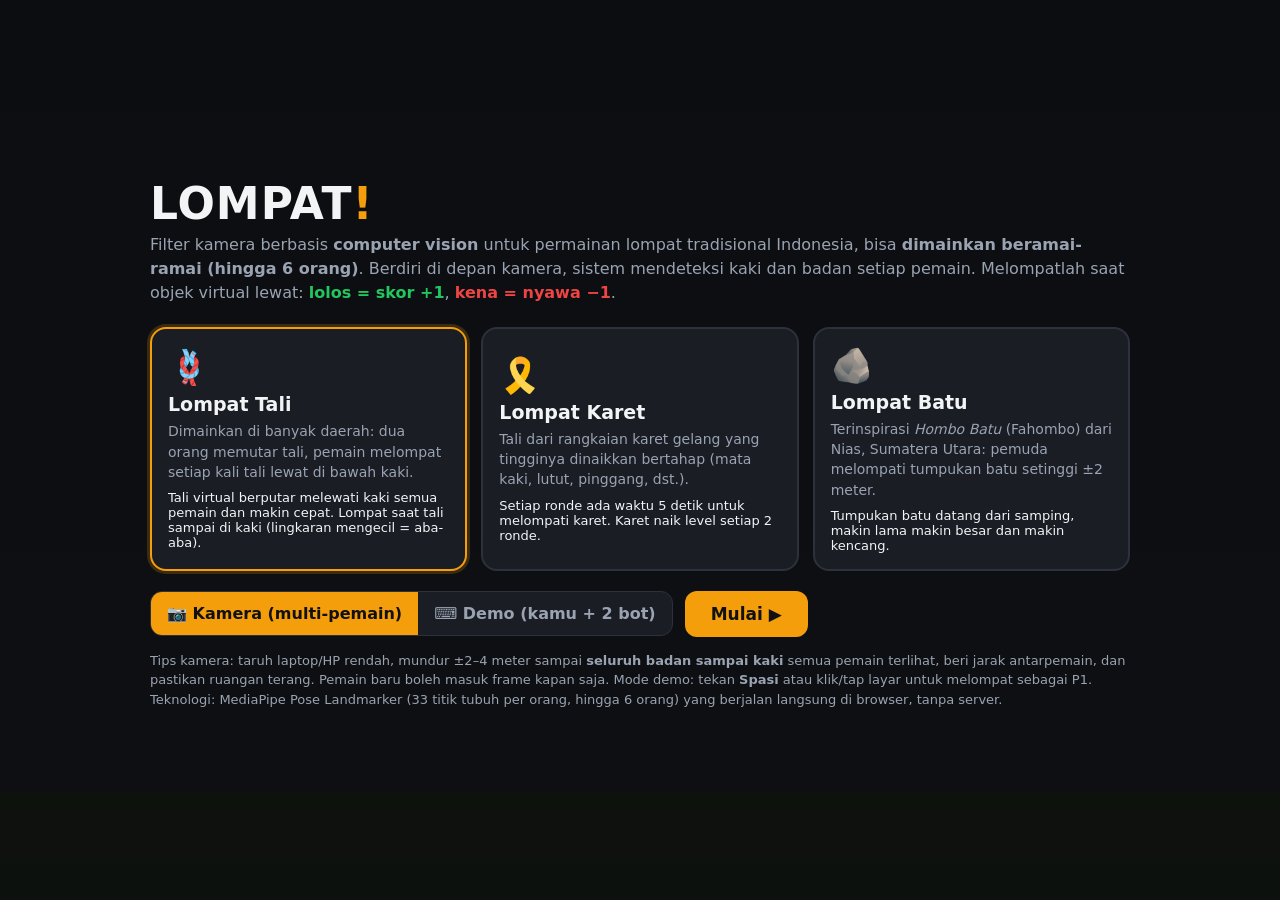
==== index.html @ 82d0b996 "Revisi: multi-pemain, deteksi lompat lebih akurat, karet berbasis ronde, batu makin besar & kencang " ====
<!doctype html>
<html lang="id">
<head>
<meta charset="utf-8">
<meta name="viewport" content="width=device-width,initial-scale=1">
<title>LOMPAT! – Filter Lompat Tradisional</title>
<style>
  :root { --bg:#0f1115; --card:#1a1d24; --line:#2c313b; --text:#f3f4f6; --muted:#9aa3b2; --acc:#f59e0b; --ok:#22c55e; --bad:#ef4444; }
  * { box-sizing:border-box; }
  html,body { margin:0; height:100%; background:var(--bg); color:var(--text); font-family:system-ui,-apple-system,"Segoe UI",Roboto,sans-serif; overflow:hidden; }
  #video { display:none; }
  #cv { position:fixed; inset:0; display:block; }
  #hud { position:fixed; top:12px; left:12px; right:12px; display:flex; gap:10px; align-items:center; pointer-events:none; flex-wrap:wrap; }
  .pill { background:rgba(15,17,21,.75); border:1px solid var(--line); border-radius:999px; padding:8px 14px; font-weight:700; font-size:16px; backdrop-filter:blur(4px); }
  #hud .grow { flex:1; }
  #board { position:fixed; top:64px; right:12px; background:rgba(15,17,21,.75); border:1px solid var(--line); border-radius:14px; padding:10px 12px; min-width:170px; pointer-events:none; font-size:15px; }
  #board:empty { display:none; }
  #board .r { display:flex; gap:8px; align-items:center; padding:3px 0; font-weight:700; }
  #board .r.dead { opacity:.4; text-decoration:line-through; }
  #board .dot { width:12px; height:12px; border-radius:50%; flex:none; }
  #board .sc { margin-left:auto; }
  #msg { position:fixed; left:50%; top:16%; transform:translateX(-50%); text-align:center; font-size:22px; font-weight:700; background:rgba(15,17,21,.8); border:1px solid var(--line); padding:12px 20px; border-radius:14px; max-width:90vw; pointer-events:none; }
  #msg:empty { display:none; }
  .overlay { position:fixed; inset:0; background:rgba(10,11,14,.92); display:flex; align-items:center; justify-content:center; padding:16px; overflow:auto; }
  .hidden { display:none !important; }
  .panel { width:min(980px,100%); }
  h1 { font-size:44px; margin:0 0 4px; letter-spacing:1px; }
  h1 span { color:var(--acc); }
  .sub { color:var(--muted); margin:0 0 22px; font-size:16px; line-height:1.5; }
  .cards { display:grid; grid-template-columns:repeat(auto-fit,minmax(240px,1fr)); gap:14px; }
  .card { background:var(--card); border:2px solid var(--line); border-radius:16px; padding:16px; cursor:pointer; text-align:left; color:var(--text); font:inherit; }
  .card.sel { border-color:var(--acc); box-shadow:0 0 0 3px rgba(245,158,11,.2); }
  .card .ic { font-size:34px; }
  .card h3 { margin:6px 0 6px; font-size:19px; }
  .card p { margin:0; color:var(--muted); font-size:14px; line-height:1.45; }
  .card .rule { margin-top:8px; color:var(--text); font-size:13px; }
  .row { display:flex; gap:12px; align-items:center; flex-wrap:wrap; margin-top:20px; }
  .seg { display:flex; background:var(--card); border:1px solid var(--line); border-radius:12px; overflow:hidden; }
  .seg button { background:none; border:0; color:var(--muted); padding:12px 16px; font:inherit; font-weight:600; cursor:pointer; }
  .seg button.sel { background:var(--acc); color:#111; }
  .btn { background:var(--acc); color:#111; border:0; border-radius:12px; padding:13px 26px; font:inherit; font-weight:800; font-size:17px; cursor:pointer; }
  .btn.ghost { background:none; color:var(--text); border:1px solid var(--line); }
  .note { color:var(--muted); font-size:13px; margin-top:14px; line-height:1.5; }
  #status { color:var(--acc); font-weight:600; }
  .center { text-align:center; }
  #rank { margin:16px auto 6px; max-width:420px; text-align:left; }
  #rank .r { display:flex; gap:10px; align-items:center; background:var(--card); border:1px solid var(--line); border-radius:12px; padding:10px 14px; margin-bottom:8px; font-size:18px; font-weight:700; }
  #rank .dot { width:14px; height:14px; border-radius:50%; }
  #rank .sc { margin-left:auto; font-size:22px; }
  @media (max-width:600px){ h1{font-size:32px;} .pill{font-size:13px;padding:6px 10px;} #msg{font-size:17px;} #board{font-size:13px;min-width:130px;} }
</style>
</head>
<body>
<video id="video" playsinline muted></video>
<canvas id="cv"></canvas>

<div id="hud" class="hidden">
  <div class="pill" id="hMode"></div>
  <div class="pill" id="hPlayers"></div>
  <div class="pill" id="hLevel"></div>
  <div class="grow"></div>
  <div class="pill" style="pointer-events:auto;cursor:pointer" id="hMenu">☰ Menu (Esc)</div>
</div>
<div id="board"></div>
<div id="msg"></div>

<div id="menu" class="overlay">
  <div class="panel">
    <h1>LOMPAT<span>!</span></h1>
    <p class="sub">Filter kamera berbasis <b>computer vision</b> untuk permainan lompat tradisional Indonesia, bisa <b>dimainkan beramai-ramai (hingga 6 orang)</b>.
      Berdiri di depan kamera, sistem mendeteksi kaki dan badan setiap pemain. Melompatlah saat objek virtual lewat:
      <b style="color:var(--ok)">lolos = skor +1</b>, <b style="color:var(--bad)">kena = nyawa −1</b>.</p>
    <div class="cards" id="cards">
      <button class="card sel" data-mode="tali">
        <div class="ic">🪢</div><h3>Lompat Tali</h3>
        <p>Dimainkan di banyak daerah: dua orang memutar tali, pemain melompat setiap kali tali lewat di bawah kaki.</p>
        <div class="rule">Tali virtual berputar melewati kaki semua pemain dan makin cepat. Lompat saat tali sampai di kaki (lingkaran mengecil = aba-aba).</div>
      </button>
      <button class="card" data-mode="karet">
        <div class="ic">🎗️</div><h3>Lompat Karet</h3>
        <p>Tali dari rangkaian karet gelang yang tingginya dinaikkan bertahap (mata kaki, lutut, pinggang, dst.).</p>
        <div class="rule">Setiap ronde ada waktu 5 detik untuk melompati karet. Karet naik level setiap 2 ronde.</div>
      </button>
      <button class="card" data-mode="batu">
        <div class="ic">🪨</div><h3>Lompat Batu</h3>
        <p>Terinspirasi <i>Hombo Batu</i> (Fahombo) dari Nias, Sumatera Utara: pemuda melompati tumpukan batu setinggi ±2 meter.</p>
        <div class="rule">Tumpukan batu datang dari samping, makin lama makin besar dan makin kencang.</div>
      </button>
    </div>
    <div class="row">
      <div class="seg" id="inputSeg">
        <button class="sel" data-input="camera">📷 Kamera (multi-pemain)</button>
        <button data-input="demo">⌨️ Demo (kamu + 2 bot)</button>
      </div>
      <button class="btn" id="startBtn">Mulai ▶</button>
      <span id="status"></span>
    </div>
    <p class="note">Tips kamera: taruh laptop/HP rendah, mundur ±2–4 meter sampai <b>seluruh badan sampai kaki</b> semua pemain terlihat, beri jarak antarpemain, dan pastikan ruangan terang.
      Pemain baru boleh masuk frame kapan saja. Mode demo: tekan <b>Spasi</b> atau klik/tap layar untuk melompat sebagai P1.
      Teknologi: MediaPipe Pose Landmarker (33 titik tubuh per orang, hingga 6 orang) yang berjalan langsung di browser, tanpa server.</p>
  </div>
</div>

<div id="over" class="overlay hidden">
  <div class="panel center">
    <div style="font-size:30px;font-weight:800">🏆 Permainan selesai</div>
    <div class="sub" id="oInfo" style="margin:6px 0 0"></div>
    <div id="rank"></div>
    <div class="row" style="justify-content:center">
      <button class="btn" id="againBtn">Main lagi</button>
      <button class="btn ghost" id="menuBtn">Pilih mode</button>
    </div>
  </div>
</div>

<script type="module">
const $ = s => document.querySelector(s);
const cv = $('#cv'), ctx = cv.getContext('2d'), video = $('#video');
let W = 0, H = 0;
function resize() {
  const dpr = Math.min(window.devicePixelRatio || 1, 2);
  W = innerWidth; H = innerHeight;
  cv.width = W * dpr; cv.height = H * dpr;
  cv.style.width = W + 'px'; cv.style.height = H + 'px';
  ctx.setTransform(dpr, 0, 0, dpr, 0, 0);
}
addEventListener('resize', resize); resize();

// ---------- Konfigurasi ----------
const MODES = { tali: '🪢 Lompat Tali', karet: '🎗️ Lompat Karet', batu: '🪨 Lompat Batu' };
const COLORS = ['#f59e0b', '#38bdf8', '#a3e635', '#f472b6', '#c084fc', '#2dd4bf', '#fb923c', '#f87171'];
const MAX_POSES = 6;
const LIVES = 3;
const PRE = 0.25, POST = 0.18;   // jendela penilaian (detik) di sekitar momen objek lewat di kaki
const GROUND_WIN = 1.2;          // lantai = posisi kaki terendah dalam 1,2 detik terakhir (ikut bergeser kalau pemain pindah)
const REQ_TALI = 0.07;           // tinggi angkat kaki minimum, proporsi tinggi badan (bahu–kaki)
const KARET_LEVELS = [0.06, 0.09, 0.12, 0.15, 0.18, 0.21];
const KARET_ROUND = 5;

// ---------- State ----------
const S = { mode: 'tali', input: 'camera', phase: 'menu', now: 0, start: 0, lobbyAt: 0 };
// phase: menu | lobby | play | over
let players = [], numCounter = 0, fx = [], flash = 0;
let T, K, B, events = [];

const elapsed = () => S.now - S.start;
const active = () => players.filter(p => p.confirmed);
const alive = () => active().filter(p => p.lives > 0);

// ---------- Kamera + MediaPipe ----------
let landmarker = null, lastVideoTime = -1, camReady = false;
async function initCamera() {
  const status = $('#status');
  status.textContent = 'Menyalakan kamera…';
  const stream = await navigator.mediaDevices.getUserMedia({ video: { facingMode: 'user', width: { ideal: 1280 }, height: { ideal: 720 } }, audio: false });
  video.srcObject = stream;
  await video.play();
  status.textContent = 'Memuat model pose (MediaPipe)…';
  const { PoseLandmarker, FilesetResolver } = await import('https://cdn.jsdelivr.net/npm/@mediapipe/tasks-vision@0.10.14');
  const fileset = await FilesetResolver.forVisionTasks('https://cdn.jsdelivr.net/npm/@mediapipe/tasks-vision@0.10.14/wasm');
  const opts = (delegate) => ({
    baseOptions: { modelAssetPath: 'https://storage.googleapis.com/mediapipe-models/pose_landmarker/pose_landmarker_lite/float16/1/pose_landmarker_lite.task', delegate },
    runningMode: 'VIDEO', numPoses: MAX_POSES,
    minPoseDetectionConfidence: 0.5, minPosePresenceConfidence: 0.5, minTrackingConfidence: 0.5,
  });
  try { landmarker = await PoseLandmarker.createFromOptions(fileset, opts('GPU')); }
  catch (e) { landmarker = await PoseLandmarker.createFromOptions(fileset, opts('CPU')); }
  camReady = true;
  status.textContent = '';
}

// Video digambar "cover" & dicerminkan seperti filter kamera depan
function videoRect() {
  const vw = video.videoWidth || 1280, vh = video.videoHeight || 720;
  const sc = Math.max(W / vw, H / vh), dw = vw * sc, dh = vh * sc;
  return { dx: (W - dw) / 2, dy: (H - dh) / 2, dw, dh };
}

function updateCamera(nowMs) {
  if (!landmarker || video.readyState < 2 || video.currentTime === lastVideoTime) return;
  lastVideoTime = video.currentTime;
  const res = landmarker.detectForVideo(video, nowMs);
  const r = videoRect(), dets = [];
  for (const raw of res.landmarks || []) {
    const lm = raw.map(p => ({ x: W - (r.dx + p.x * r.dw), y: r.dy + p.y * r.dh, v: p.visibility ?? 1 }));
    const ls = lm[11], rs = lm[12], lh = lm[23], rh = lm[24], la = lm[27], ra = lm[28];
    const ok = la.v > 0.5 && ra.v > 0.5 && ls.v > 0.5 && rs.v > 0.5 && la.y < H - 2 && ra.y < H - 2;
    dets.push({ lm, ok, x: (lh.x + rh.x) / 2, foot: Math.max(la.y, ra.y), hip: (lh.y + rh.y) / 2, sh: (ls.y + rs.y) / 2 });
  }
  assign(dets);
}

// Pelacakan identitas pemain antar-frame: pasangkan deteksi ke pemain terdekat (posisi pinggul)
function assign(dets) {
  const pairs = [];
  players.forEach((p, i) => dets.forEach((d, j) => {
    const dist = Math.abs(p.x - d.x);
    if (dist < Math.max(60, p.bodyH * 0.6)) pairs.push([dist, i, j]);
  }));
  pairs.sort((a, b) => a[0] - b[0]);
  const usedP = new Set(), usedD = new Set();
  for (const [, i, j] of pairs) {
    if (usedP.has(i) || usedD.has(j)) continue;
    usedP.add(i); usedD.add(j); feed(players[i], dets[j]);
  }
  players.forEach((p, i) => { if (!usedP.has(i)) { p.visible = false; p.lm = null; } });
  dets.forEach((d, j) => { if (!usedD.has(j) && d.ok && players.length < 12) players.push(newPlayer(d)); });
  // buang deteksi palsu yang belum terkonfirmasi, dan pemain lobby yang sudah pergi
  players = players.filter(p => p.confirmed ? (S.phase === 'play' || S.now - p.seenAt < 3) : S.now - p.seenAt < 0.6);
}
function newPlayer(d) {
  return { confirmed: false, num: 0, color: '#94a3b8', x: d.x, footY: d.foot, hipY: d.hip, shoulderY: d.sh, lm: d.lm,
           seenAt: S.now, frames: 1, visible: true, hist: [], bodyH: Math.max(40, d.foot - d.sh), ground: null,
           lift: 0, hipLift: 0, score: 0, lives: LIVES, joinedAt: S.now, karetOk: false, karetSeen: false, bot: null, plan: null };
}
function feed(p, d) {
  p.lm = d.lm; p.visible = d.ok;
  if (!d.ok) return;
  p.x = p.x * 0.5 + d.x * 0.5;
  p.seenAt = S.now; p.frames++;
  if (!p.confirmed && p.frames >= 12) confirm(p);
  p.footY = p.footY * 0.5 + d.foot * 0.5;   // perhalusan ringan agar titik kaki tidak bergetar
  p.hipY = p.hipY * 0.5 + d.hip * 0.5;
  p.shoulderY = d.sh;
}
function confirm(p) {
  p.confirmed = true; p.num = ++numCounter; p.color = COLORS[(p.num - 1) % COLORS.length];
  p.joinedAt = S.now; p.lives = LIVES; p.score = 0;
  if (S.phase === 'play') addFx(`P${p.num} ikut main!`, p.color, p.x, p.footY - p.bodyH * 1.4);
  renderBoard();
}

// Riwayat gerak per pemain → hitung lantai, tinggi angkat kaki & pinggul
function track(p) {
  if (!p.visible) return;
  const t = S.now;
  p.hist.push({ t, foot: p.footY, hip: p.hipY, lift: 0, hipLift: 0 });
  while (p.hist.length && p.hist[0].t < t - 3) p.hist.shift();
  let gF = -Infinity, gH = -Infinity;
  for (const h of p.hist) if (h.t >= t - GROUND_WIN) { gF = Math.max(gF, h.foot); gH = Math.max(gH, h.hip); }
  p.ground = gF; p.lift = gF - p.footY; p.hipLift = gH - p.hipY;
  if (p.lift < 0.03 * p.bodyH) p.bodyH += ((p.footY - p.shoulderY) - p.bodyH) * 0.05;
  const last = p.hist[p.hist.length - 1]; last.lift = p.lift; last.hipLift = p.hipLift;
}
// Lompatan sah = kedua kaki DAN pinggul ikut naik (bukan sekadar angkat satu kaki / titik bergetar)
const isJump = (h, reqFrac, bodyH) => h.lift >= reqFrac * bodyH && h.hipLift >= 0.5 * reqFrac * bodyH;
function cleared(p, t, reqFrac) {
  let n = 0, ok = false;
  for (const h of p.hist) {
    if (h.t < t - PRE || h.t > t + POST) continue;
    n++; if (isJump(h, reqFrac, p.bodyH)) ok = true;
  }
  return n >= 3 ? ok : null;   // null = pemain tidak terlihat saat itu → tidak dinilai
}
const eligible = (p, t) => p.confirmed && p.lives > 0 && p.joinedAt < t - 1.5;

// ---------- Mode demo (kamu + 2 bot) ----------
function setupDemo() {
  players = []; numCounter = 0;
  [[0.5, false], [0.22, true], [0.78, true]].forEach(([fx, isBot]) => {
    const bh = H * 0.36, base = H * 0.88;
    const p = newPlayer({ x: W * fx, foot: base, hip: base - bh * 0.5, sh: base - bh, lm: null });
    p.bot = { y: 0, vy: 0, auto: isBot, fx, delay: 0 };
    confirm(p); p.joinedAt = S.now - 5;
    players.push(p);
  });
}
function botJump(p) { if (p.bot.y <= 0.5) p.bot.vy = 2.2 * p.bodyH; }
function updateDemo(dt) {
  for (const p of players) {
    const b = p.bot, bh = H * 0.36, base = H * 0.88;
    p.bodyH = bh; p.x = W * b.fx;
    if (b.auto && S.phase === 'play' && p.lives > 0) botThink(p);
    b.vy -= 8 * bh * dt; b.y = Math.max(0, b.y + b.vy * dt); if (b.y === 0) b.vy = 0;
    p.visible = true; p.seenAt = S.now;
    p.footY = base - b.y; p.hipY = p.footY - bh * 0.5; p.shoulderY = p.footY - bh;
  }
}
function botThink(p) {
  let te = null;
  if (S.mode === 'tali') te = T.cycleStart + T.period;
  if (S.mode === 'batu') for (const s of B.stones) { const tp = stoneTime(s, p); if (tp > S.now && !s.done.has(p) && (te == null || tp < te)) te = tp; }
  if (S.mode === 'karet' && K.round && !p.karetOk) te = K.round.start + 0.6 + (p.num * 0.7) % 2;
  if (te == null || te - S.now > 0.2 || p.plan === te) return;
  p.plan = te;
  if (Math.random() < 0.88) botJump(p);
}

// ---------- Alur permainan ----------
function startGame() {
  fx = []; events = []; numCounter = 0; players = [];
  T = { period: 2.2, cycleStart: S.now - 1.1 };
  K = { level: 0, rounds: 0, round: null, nextAt: 0 };
  B = { stones: [], nextSpawn: 0 };
  $('#menu').classList.add('hidden'); $('#over').classList.add('hidden'); $('#hud').classList.remove('hidden');
  if (S.input === 'demo') { setupDemo(); beginPlay(); }
  else { S.phase = 'lobby'; S.lobbyAt = 0; }
  renderBoard(); updateHud();
}
function beginPlay() {
  S.phase = 'play'; S.start = S.now; $('#msg').textContent = '';
  T.cycleStart = S.now - 0.2; T.period = 2.2;          // putaran pertama: ±2 detik untuk bersiap
  K.nextAt = S.now + 1.5; B.nextSpawn = S.now + 1.5;
  for (const p of active()) { p.joinedAt = Math.min(p.joinedAt, S.now - 1.5); p.lives = LIVES; p.score = 0; }
  addFx('MULAI!', '#f59e0b', W / 2, H * 0.4);
}
function toMenu() {
  S.phase = 'menu'; $('#menu').classList.remove('hidden'); $('#over').classList.add('hidden');
  $('#hud').classList.add('hidden'); $('#msg').textContent = ''; $('#board').innerHTML = '';
}
function gameOver() {
  S.phase = 'over'; $('#msg').textContent = '';
  const ranked = active().sort((a, b) => b.score - a.score);
  $('#oInfo').textContent = MODES[S.mode] + (S.mode === 'karet' ? ` · sampai Level ${K.level + 1}` : '') + ` · ${elapsed().toFixed(0)} detik`;
  $('#rank').innerHTML = ranked.map((p, i) =>
    `<div class="r"><span>${['🥇', '🥈', '🥉'][i] || (i + 1) + '.'}</span><span class="dot" style="background:${p.color}"></span>P${p.num}${p.bot?.auto ? ' (bot)' : ''}<span class="sc">${p.score}</span></div>`).join('');
  $('#over').classList.remove('hidden');
}

function pass(p) {
  p.score++; beep(880, 0.07);
  addFx('+1', '#22c55e', p.x, p.footY - p.bodyH * 1.45);
  renderBoard();
}
function fail(p) {
  p.lives--; flash = 0.6; beep(180, 0.22);
  addFx(p.lives > 0 ? 'KENA! −1 ❤' : 'GUGUR!', '#ef4444', p.x, p.footY - p.bodyH * 1.45);
  renderBoard();
  if (active().length && !alive().length) setTimeout(() => S.phase === 'play' && gameOver(), 700);
}
function addFx(text, color, x, y) { fx.push({ text, color, x, y, t: 0 }); }

function updateHud() {
  $('#hMode').textContent = MODES[S.mode];
  $('#hPlayers').textContent = `👥 ${alive().length}/${active().length} pemain`;
  const lvl = Math.floor(elapsed() / 12) + 1;
  $('#hLevel').textContent = S.phase !== 'play' ? 'Persiapan'
    : S.mode === 'karet' ? `Karet Level ${K.level + 1}/${KARET_LEVELS.length}`
    : S.mode === 'tali' ? `Putaran ${T.period.toFixed(2)} dtk` : `Batu Level ${lvl}`;
}
let boardKey = '';
function renderBoard() {
  const list = active().sort((a, b) => b.score - a.score);
  const key = list.map(p => p.num + ':' + p.score + ':' + p.lives).join('|');
  if (key === boardKey) return; boardKey = key;
  $('#board').innerHTML = list.map(p =>
    `<div class="r ${p.lives > 0 ? '' : 'dead'}"><span class="dot" style="background:${p.color}"></span>P${p.num} <span>${'❤'.repeat(Math.max(0, p.lives))}</span><span class="sc">${p.score}</span></div>`).join('');
}

// ---------- Logika tiap mode ----------
function stoneX(s) { return s.x0 - s.speed * (S.now - s.t0); }
function stoneTime(s, p) { return s.t0 + (s.x0 - p.x) / s.speed; }

function updateMode() {
  if (S.mode === 'tali') {
    while (S.now >= T.cycleStart + T.period) {
      const hit = T.cycleStart + T.period;
      events.push({ t: hit, req: REQ_TALI });
      T.cycleStart = hit; T.period = Math.max(0.95, T.period * 0.97);   // makin lama makin cepat
    }
    for (const e of events) {
      if (S.now < e.t + POST) continue;
      e.done = true;
      for (const p of active()) {
        if (!eligible(p, e.t)) continue;
        const r = cleared(p, e.t, e.req);
        if (r === true) pass(p); else if (r === false) fail(p);
      }
    }
    events = events.filter(e => !e.done);
  }

  if (S.mode === 'karet') {
    if (!K.round && S.now >= K.nextAt) {
      K.round = { start: S.now, end: S.now + KARET_ROUND, h: KARET_LEVELS[K.level] };
      for (const p of players) { p.karetOk = false; p.karetSeen = false; p.plan = null; }
    }
    if (K.round) {
      const R = K.round;
      for (const p of active()) {
        if (!eligible(p, R.start) || p.karetOk || !p.visible) continue;
        p.karetSeen = true;
        const last = p.hist[p.hist.length - 1];
        if (last && last.t >= R.start && isJump(last, R.h, p.bodyH)) { p.karetOk = true; pass(p); }
      }
      const waiting = active().filter(p => eligible(p, R.start) && p.karetSeen && !p.karetOk);
      if (S.now >= R.end || (S.now > R.start + 0.8 && !waiting.length && active().some(p => p.karetOk))) {
        for (const p of waiting) fail(p);
        K.rounds++;
        if (K.rounds % 2 === 0 && K.level < KARET_LEVELS.length - 1) { K.level++; addFx('KARET NAIK!', '#f59e0b', W / 2, H * 0.32); }
        K.round = null; K.nextAt = S.now + 1.6;
      }
    }
  }

  if (S.mode === 'batu') {
    const lvl = elapsed() / 12;                                        // naik level tiap 12 detik
    if (S.now >= B.nextSpawn) {
      const refs = active().filter(p => p.visible);
      const bh = refs.length ? refs.reduce((a, p) => a + p.bodyH, 0) / refs.length : H * 0.36;
      const hFrac = Math.min(0.22, 0.06 + 0.015 * lvl + Math.random() * 0.02);   // makin tinggi
      const wFrac = Math.min(0.55, 0.18 + 0.04 * lvl + Math.random() * 0.04);    // makin lebar
      const speed = W * Math.min(0.8, 0.26 + 0.045 * lvl);                       // makin kencang
      B.stones.push({ x0: W + wFrac * bh, t0: S.now, speed, hFrac, wFrac, done: new Set(), res: new Map() });
      B.nextSpawn = S.now + Math.max(1.25, 2.8 - 0.16 * lvl) * (0.85 + Math.random() * 0.3);
    }
    for (const s of B.stones) {
      for (const p of active()) {
        if (s.done.has(p)) continue;
        const tp = stoneTime(s, p);
        if (S.now < tp + POST) continue;
        s.done.add(p);
        if (!eligible(p, tp)) continue;
        const r = cleared(p, tp, s.hFrac);
        if (r === true) { pass(p); s.res.set(p, 'ok'); } else if (r === false) { fail(p); s.res.set(p, 'bad'); }
      }
    }
    B.stones = B.stones.filter(s => stoneX(s) > -W * 0.3);
  }
}

// ---------- Loop utama ----------
let lastT = performance.now();
function loop(nowMs) {
  const dt = Math.min(0.05, (nowMs - lastT) / 1000); lastT = nowMs;
  S.now = nowMs / 1000;
  if (S.phase !== 'menu') {
    if (S.input === 'camera') updateCamera(nowMs); else updateDemo(dt);
    for (const p of players) track(p);
    const msg = $('#msg');

    if (S.phase === 'lobby') {
      const ready = active().filter(p => p.visible);
      if (!ready.length) { S.lobbyAt = 0; msg.textContent = 'Masuk ke frame (1–6 orang). Pastikan seluruh badan sampai KAKI terlihat'; }
      else {
        if (!S.lobbyAt) S.lobbyAt = S.now + 5;
        const left = Math.ceil(S.lobbyAt - S.now);
        msg.textContent = `${ready.length} pemain terdeteksi ✔ · Mulai dalam ${left}… (tekan Enter untuk langsung mulai)`;
        if (S.now >= S.lobbyAt) beginPlay();
      }
    } else if (S.phase === 'play') {
      const anyVisible = alive().some(p => p.visible);
      msg.textContent = S.input === 'camera' && !anyVisible ? 'Tidak ada pemain terlihat — masuk ke frame sampai kaki terlihat' : '';
      updateMode();
    }
    renderBoard(); updateHud();
  }
  draw(dt);
  requestAnimationFrame(loop);
}

// ---------- Gambar ----------
const BONES = [[11,12],[11,13],[13,15],[12,14],[14,16],[11,23],[12,24],[23,24],[23,25],[25,27],[24,26],[26,28],[27,29],[28,30],[29,31],[30,32],[27,31],[28,32]];

// lantai & tinggi badan di posisi x mana pun (interpolasi antarpemain) → objek pas di kaki tiap pemain
function refs() { return active().filter(p => p.visible && p.ground != null).sort((a, b) => a.x - b.x); }
function at(arr, x, key, def) {
  if (!arr.length) return def;
  if (x <= arr[0].x) return arr[0][key];
  const L = arr[arr.length - 1]; if (x >= L.x) return L[key];
  for (let i = 0; i < arr.length - 1; i++) {
    const a = arr[i], b = arr[i + 1];
    if (x <= b.x) { const f = (x - a.x) / ((b.x - a.x) || 1); return a[key] + (b[key] - a[key]) * f; }
  }
  return def;
}
function span(arr) {
  const avgBh = arr.length ? arr.reduce((a, p) => a + p.bodyH, 0) / arr.length : H * 0.36;
  const xmin = arr.length ? arr[0].x : W / 2, xmax = arr.length ? arr[arr.length - 1].x : W / 2;
  const m = Math.max(0.9 * avgBh, 0.4 * (xmax - xmin));
  return { x0: Math.max(16, xmin - m), x1: Math.min(W - 16, xmax + m), avgBh };
}

function draw(dt) {
  ctx.clearRect(0, 0, W, H);
  if (S.input === 'camera' && camReady && S.phase !== 'menu') {
    const r = videoRect();
    ctx.save(); ctx.translate(W, 0); ctx.scale(-1, 1);
    ctx.drawImage(video, r.dx, r.dy, r.dw, r.dh);
    ctx.restore();
  } else {
    const g = ctx.createLinearGradient(0, 0, 0, H);
    g.addColorStop(0, '#1e293b'); g.addColorStop(0.88, '#334155'); g.addColorStop(0.88, '#3f6212'); g.addColorStop(1, '#365314');
    ctx.fillStyle = g; ctx.fillRect(0, 0, W, H);
  }
  if (S.phase === 'menu') return;

  const R = refs();
  const playing = S.phase === 'play' || S.phase === 'over';
  if (playing && S.mode === 'tali') drawRope(R, false);
  for (const p of players) { if (S.input === 'camera') drawSkeleton(p); else drawStickman(p); }
  if (playing) {
    if (S.mode === 'tali') drawRope(R, true);
    if (S.mode === 'karet') drawKaret(R);
    if (S.mode === 'batu') drawStones(R);
  }
  for (const p of active()) if (p.visible) drawTag(p);

  for (const f of fx) {
    f.t += dt;
    ctx.globalAlpha = Math.max(0, 1 - f.t / 1.1);
    ctx.font = '900 38px system-ui,sans-serif'; ctx.textAlign = 'center';
    ctx.strokeStyle = 'rgba(0,0,0,.65)'; ctx.lineWidth = 6; ctx.fillStyle = f.color;
    const y = Math.max(60, f.y) - f.t * 60;
    ctx.strokeText(f.text, f.x, y); ctx.fillText(f.text, f.x, y);
    ctx.globalAlpha = 1;
  }
  fx = fx.filter(f => f.t < 1.1);
  if (flash > 0) { ctx.fillStyle = `rgba(239,68,68,${flash * 0.3})`; ctx.fillRect(0, 0, W, H); flash = Math.max(0, flash - dt * 2.5); }
}

function drawSkeleton(p) {
  if (!p.lm) return;
  const col = p.confirmed ? p.color : 'rgba(148,163,184,.7)';
  ctx.globalAlpha = p.lives > 0 ? 1 : 0.35;
  ctx.lineWidth = 4; ctx.strokeStyle = col; ctx.lineCap = 'round';
  for (const [a, b] of BONES) {
    const u = p.lm[a], v = p.lm[b];
    if (u.v < 0.4 || v.v < 0.4) continue;
    ctx.beginPath(); ctx.moveTo(u.x, u.y); ctx.lineTo(v.x, v.y); ctx.stroke();
  }
  for (const i of [23, 24, 25, 26, 27, 28]) {          // pinggul, lutut, pergelangan kaki
    const u = p.lm[i]; if (u.v < 0.4) continue;
    ctx.fillStyle = i >= 27 ? '#fff' : col;
    ctx.beginPath(); ctx.arc(u.x, u.y, i >= 27 ? 8 : 6, 0, Math.PI * 2); ctx.fill();
  }
  ctx.globalAlpha = 1;
}
function drawStickman(p) {
  const f = p.footY, h = p.bodyH, x = p.x, tuck = p.bot.y > 1 ? h * 0.08 : 0;
  ctx.globalAlpha = p.lives > 0 ? 1 : 0.35;
  ctx.strokeStyle = p.color; ctx.lineWidth = 7; ctx.lineCap = 'round';
  const hip = f - h * 0.5, sh = f - h;
  ctx.beginPath();
  ctx.moveTo(x - h * 0.08, f - tuck); ctx.lineTo(x - h * 0.06, f - h * 0.25); ctx.lineTo(x - h * 0.05, hip);
  ctx.moveTo(x + h * 0.08, f - tuck); ctx.lineTo(x + h * 0.06, f - h * 0.25); ctx.lineTo(x + h * 0.05, hip);
  ctx.moveTo(x, hip); ctx.lineTo(x, sh);
  ctx.moveTo(x - h * 0.22, sh + h * 0.3); ctx.lineTo(x - h * 0.12, sh); ctx.lineTo(x + h * 0.12, sh); ctx.lineTo(x + h * 0.22, sh + h * 0.3);
  ctx.stroke();
  ctx.beginPath(); ctx.arc(x, sh - h * 0.14, h * 0.11, 0, Math.PI * 2); ctx.stroke();
  ctx.fillStyle = '#fff';
  for (const s of [-1, 1]) { ctx.beginPath(); ctx.arc(x + s * h * 0.08, f - tuck, 7, 0, Math.PI * 2); ctx.fill(); }
  ctx.globalAlpha = 1;
}

// label di atas kepala: nomor, nyawa, skor + meter tinggi lompatan vs yang dibutuhkan
function drawTag(p) {
  const y = Math.max(40, p.footY - p.bodyH * 1.3), x = p.x;
  ctx.font = '800 18px system-ui,sans-serif'; ctx.textAlign = 'center';
  const txt = `P${p.num}  ${p.lives > 0 ? '❤'.repeat(p.lives) : '✖'}  ${p.score}`;
  const w = ctx.measureText(txt).width + 20;
  ctx.fillStyle = 'rgba(15,17,21,.75)'; ctx.beginPath(); ctx.roundRect(x - w / 2, y - 22, w, 30, 10); ctx.fill();
  ctx.strokeStyle = p.color; ctx.lineWidth = 2; ctx.stroke();
  ctx.fillStyle = '#fff'; ctx.fillText(txt, x, y);
  if (p.lives <= 0 || S.phase !== 'play') return;
  const req = needFor(p), maxF = 0.3, bw = 70;
  const lf = Math.max(0, p.lift / p.bodyH);
  ctx.fillStyle = 'rgba(15,17,21,.75)'; ctx.fillRect(x - bw / 2, y + 12, bw, 8);
  ctx.fillStyle = lf >= req ? '#22c55e' : '#38bdf8'; ctx.fillRect(x - bw / 2, y + 12, bw * Math.min(1, lf / maxF), 8);
  ctx.fillStyle = '#f59e0b'; ctx.fillRect(x - bw / 2 + bw * (req / maxF) - 1.5, y + 9, 3, 14);
  if (S.mode === 'karet' && K.round && p.karetOk) { ctx.fillStyle = '#22c55e'; ctx.font = '900 26px system-ui'; ctx.fillText('✔', x + w / 2 + 16, y); }
}
function needFor(p) {
  if (S.mode === 'tali') return REQ_TALI;
  if (S.mode === 'karet') return K.round ? K.round.h : KARET_LEVELS[K.level];
  let best = null;
  for (const s of B.stones) { const tp = stoneTime(s, p); if (!s.done.has(p) && (best == null || tp < best.tp)) best = { tp, h: s.hFrac }; }
  return best ? best.h : 0.06;
}

function drawRope(R, front) {
  const theta = 2 * Math.PI * (S.now - T.cycleStart) / T.period;   // 0 / 2π = tali di bawah kaki
  if ((Math.cos(theta) > 0) !== front) return;                      // separuh bawah = di depan pemain
  const { x0, x1, avgBh } = span(R);
  const gAvg = R.length ? R.reduce((a, p) => a + p.ground, 0) / R.length : H * 0.88;
  const pivotY = gAvg - avgBh * 0.55;
  ctx.fillStyle = '#fde68a';
  for (const x of [x0, x1]) { ctx.beginPath(); ctx.arc(x, pivotY, 10, 0, Math.PI * 2); ctx.fill(); }
  const near = Math.abs(Math.sin(theta / 2)) < 0.25;
  ctx.strokeStyle = front ? (near ? '#facc15' : '#f97316') : 'rgba(249,115,22,.45)';
  ctx.lineWidth = front ? 8 : 5; ctx.lineCap = 'round';
  ctx.beginPath();
  for (let i = 0; i <= 60; i++) {
    const u = i / 60, x = x0 + (x1 - x0) * u;
    const bottom = at(R, x, 'ground', H * 0.88) - REQ_TALI * at(R, x, 'bodyH', H * 0.36);
    const shape = Math.min(1, Math.sin(Math.PI * u) * 1.6);       // bagian tengah rata → lewat tepat di kaki semua pemain
    const y = pivotY + (bottom - pivotY) * Math.cos(theta) * shape;
    i ? ctx.lineTo(x, y) : ctx.moveTo(x, y);
  }
  ctx.stroke();
  const left = T.cycleStart + T.period - S.now;                     // aba-aba: lingkaran mengecil di kaki tiap pemain
  if (front && left < 0.9) {
    ctx.strokeStyle = 'rgba(250,204,21,.9)'; ctx.lineWidth = 4;
    for (const p of R) if (p.lives > 0) { ctx.beginPath(); ctx.arc(p.x, p.ground, 12 + left * 80, 0, Math.PI * 2); ctx.stroke(); }
  }
  if (left < 0.45 || left > T.period - 0.1) bigLabel('LOMPAT!', '#facc15');
}

function drawKaret(R) {
  const h = K.round ? K.round.h : KARET_LEVELS[K.level];
  const { x0, x1 } = span(R);
  const yAt = x => at(R, x, 'ground', H * 0.88) - h * at(R, x, 'bodyH', H * 0.36);
  ctx.strokeStyle = '#d4d4d8'; ctx.lineWidth = 6;
  for (const x of [x0, x1]) { ctx.beginPath(); ctx.moveTo(x, at(R, x, 'ground', H * 0.88) + 10); ctx.lineTo(x, yAt(x) - 30); ctx.stroke(); }
  const colors = ['#ef4444', '#facc15', '#22c55e', '#3b82f6', '#ec4899'];
  const n = 40;
  ctx.lineWidth = 7; ctx.lineCap = 'butt';
  for (let i = 0; i < n; i++) {
    const a = x0 + (x1 - x0) * i / n, b = x0 + (x1 - x0) * (i + 1) / n;
    ctx.strokeStyle = colors[i % colors.length];
    ctx.beginPath(); ctx.moveTo(a, yAt(a)); ctx.lineTo(b, yAt(b)); ctx.stroke();
  }
  ctx.lineCap = 'round';
  ctx.fillStyle = '#fff'; ctx.font = '700 15px system-ui,sans-serif'; ctx.textAlign = 'left';
  ctx.fillText(`Karet Level ${K.level + 1}`, Math.min(x1 + 10, W - 110), yAt(x1) - 12);
  if (K.round) {
    const left = Math.max(0, K.round.end - S.now);
    bigLabel(`LOMPATI KARETNYA!  ${Math.ceil(left)}`, '#facc15');
    const bw = Math.min(360, W * 0.6);
    ctx.fillStyle = 'rgba(15,17,21,.7)'; ctx.fillRect(W / 2 - bw / 2, 128, bw, 10);
    ctx.fillStyle = left > 1.5 ? '#22c55e' : '#ef4444'; ctx.fillRect(W / 2 - bw / 2, 128, bw * left / KARET_ROUND, 10);
  } else bigLabel('Bersiap… karet dipasang', '#fff');
}

function drawStones(R) {
  let warn = false;
  for (const s of B.stones) {
    const x = stoneX(s), g = at(R, x, 'ground', H * 0.88), bh = at(R, x, 'bodyH', H * 0.36);
    const h = s.hFrac * bh, w = s.wFrac * bh, top = g - h;
    const res = [...s.res.values()];
    ctx.fillStyle = res.includes('bad') ? '#b91c1c' : res.length ? '#15803d' : '#78716c';
    ctx.strokeStyle = 'rgba(0,0,0,.45)'; ctx.lineWidth = 2;
    ctx.beginPath(); ctx.roundRect(x - w / 2, top, w, h, 6); ctx.fill(); ctx.stroke();
    const rows = 3;                                        // pola susunan batu
    for (let r = 1; r < rows; r++) { const yy = top + h * r / rows; ctx.beginPath(); ctx.moveTo(x - w / 2, yy); ctx.lineTo(x + w / 2, yy); ctx.stroke(); }
    for (let r = 0; r < rows; r++) {
      const off = r % 2 ? 0.25 : 0.5, y0 = top + h * r / rows, y1 = top + h * (r + 1) / rows;
      for (let k = off; k < 1; k += 0.5) { const xx = x - w / 2 + w * k; ctx.beginPath(); ctx.moveTo(xx, y0); ctx.lineTo(xx, y1); ctx.stroke(); }
    }
    for (const p of R) { const left = stoneTime(s, p) - S.now; if (p.lives > 0 && !s.done.has(p) && left < 0.4 && left > -0.1) warn = true; }
  }
  if (warn) bigLabel('LOMPAT!', '#facc15');
}

function bigLabel(t, color) {
  ctx.font = '900 40px system-ui,sans-serif'; ctx.textAlign = 'center';
  ctx.lineWidth = 6; ctx.strokeStyle = 'rgba(0,0,0,.6)'; ctx.strokeText(t, W / 2, 110);
  ctx.fillStyle = color; ctx.fillText(t, W / 2, 110);
}

// ---------- Suara ----------
let actx = null;
function beep(f, d) {
  try {
    actx = actx || new AudioContext();
    const o = actx.createOscillator(), g = actx.createGain();
    o.frequency.value = f; o.type = 'square'; g.gain.value = 0.05;
    o.connect(g); g.connect(actx.destination); o.start(); o.stop(actx.currentTime + d);
  } catch (e) {}
}

// ---------- UI ----------
document.querySelectorAll('#cards .card').forEach(c => c.onclick = () => {
  document.querySelectorAll('#cards .card').forEach(x => x.classList.remove('sel'));
  c.classList.add('sel'); S.mode = c.dataset.mode;
});
document.querySelectorAll('#inputSeg button').forEach(b => b.onclick = () => {
  document.querySelectorAll('#inputSeg button').forEach(x => x.classList.remove('sel'));
  b.classList.add('sel'); S.input = b.dataset.input;
});
$('#startBtn').onclick = async () => {
  if (S.input === 'camera' && !camReady) {
    try { await initCamera(); }
    catch (e) { console.error(e); $('#status').textContent = 'Kamera/model gagal dimuat (' + (e.name || e.message) + '). Coba izinkan kamera, atau pakai mode Demo.'; return; }
  }
  startGame();
};
$('#againBtn').onclick = startGame;
$('#menuBtn').onclick = toMenu;
$('#hMenu').onclick = toMenu;
function humanJump() { if (S.input === 'demo' && S.phase === 'play') { const p = players.find(q => !q.bot.auto); if (p && p.lives > 0) botJump(p); } }
addEventListener('keydown', e => {
  if (e.code === 'Space') { e.preventDefault(); humanJump(); }
  if (e.code === 'Enter' && S.phase === 'lobby' && active().length) beginPlay();
  if (e.code === 'Escape' && S.phase !== 'menu') toMenu();
});
cv.addEventListener('pointerdown', humanJump);

requestAnimationFrame(loop);
</script>
</body>
</html>
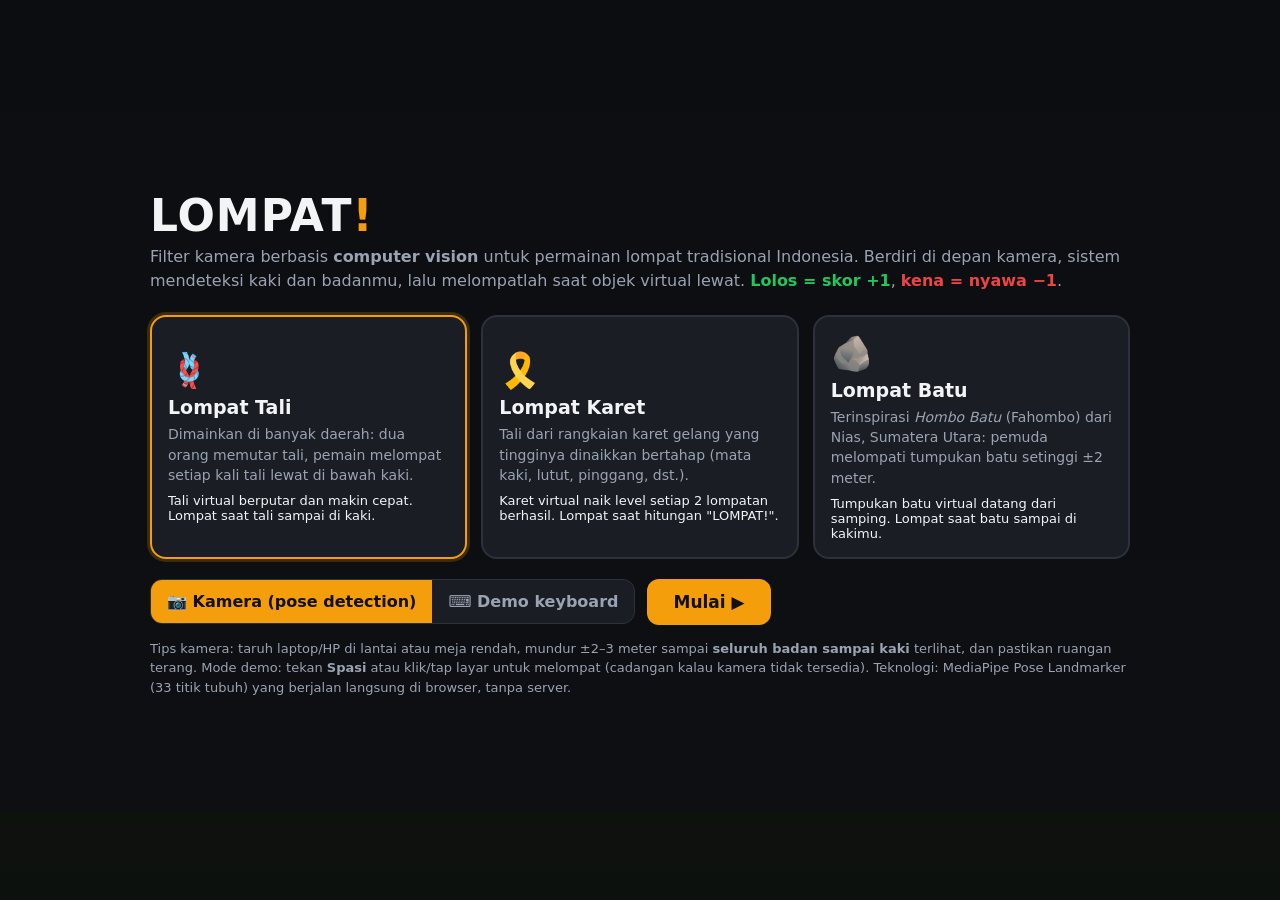
==== commit 4b73bdbf: "MVP pertama: filter LOMPAT! (tali, karet, batu) dengan MediaPipe Pose Co-Authored-By: Claude Opus 5." ====
--- a/index.html
+++ b/index.html
@@ -13,13 +13,7 @@
   #hud { position:fixed; top:12px; left:12px; right:12px; display:flex; gap:10px; align-items:center; pointer-events:none; flex-wrap:wrap; }
   .pill { background:rgba(15,17,21,.75); border:1px solid var(--line); border-radius:999px; padding:8px 14px; font-weight:700; font-size:16px; backdrop-filter:blur(4px); }
   #hud .grow { flex:1; }
-  #board { position:fixed; top:64px; right:12px; background:rgba(15,17,21,.75); border:1px solid var(--line); border-radius:14px; padding:10px 12px; min-width:170px; pointer-events:none; font-size:15px; }
-  #board:empty { display:none; }
-  #board .r { display:flex; gap:8px; align-items:center; padding:3px 0; font-weight:700; }
-  #board .r.dead { opacity:.4; text-decoration:line-through; }
-  #board .dot { width:12px; height:12px; border-radius:50%; flex:none; }
-  #board .sc { margin-left:auto; }
-  #msg { position:fixed; left:50%; top:16%; transform:translateX(-50%); text-align:center; font-size:22px; font-weight:700; background:rgba(15,17,21,.8); border:1px solid var(--line); padding:12px 20px; border-radius:14px; max-width:90vw; pointer-events:none; }
+  #msg { position:fixed; left:50%; top:22%; transform:translateX(-50%); text-align:center; font-size:22px; font-weight:700; background:rgba(15,17,21,.8); border:1px solid var(--line); padding:12px 20px; border-radius:14px; max-width:90vw; pointer-events:none; }
   #msg:empty { display:none; }
   .overlay { position:fixed; inset:0; background:rgba(10,11,14,.92); display:flex; align-items:center; justify-content:center; padding:16px; overflow:auto; }
   .hidden { display:none !important; }
@@ -42,12 +36,9 @@
   .btn.ghost { background:none; color:var(--text); border:1px solid var(--line); }
   .note { color:var(--muted); font-size:13px; margin-top:14px; line-height:1.5; }
   #status { color:var(--acc); font-weight:600; }
+  .big { font-size:64px; font-weight:900; margin:6px 0; }
   .center { text-align:center; }
-  #rank { margin:16px auto 6px; max-width:420px; text-align:left; }
-  #rank .r { display:flex; gap:10px; align-items:center; background:var(--card); border:1px solid var(--line); border-radius:12px; padding:10px 14px; margin-bottom:8px; font-size:18px; font-weight:700; }
-  #rank .dot { width:14px; height:14px; border-radius:50%; }
-  #rank .sc { margin-left:auto; font-size:22px; }
-  @media (max-width:600px){ h1{font-size:32px;} .pill{font-size:13px;padding:6px 10px;} #msg{font-size:17px;} #board{font-size:13px;min-width:130px;} }
+  @media (max-width:600px){ h1{font-size:32px;} .pill{font-size:13px;padding:6px 10px;} #msg{font-size:17px;} }
 </style>
 </head>
 <body>
@@ -56,56 +47,56 @@
 
 <div id="hud" class="hidden">
   <div class="pill" id="hMode"></div>
-  <div class="pill" id="hPlayers"></div>
+  <div class="pill" id="hScore">Skor 0</div>
+  <div class="pill" id="hLives"></div>
   <div class="pill" id="hLevel"></div>
   <div class="grow"></div>
   <div class="pill" style="pointer-events:auto;cursor:pointer" id="hMenu">☰ Menu (Esc)</div>
 </div>
-<div id="board"></div>
 <div id="msg"></div>
 
 <div id="menu" class="overlay">
   <div class="panel">
     <h1>LOMPAT<span>!</span></h1>
-    <p class="sub">Filter kamera berbasis <b>computer vision</b> untuk permainan lompat tradisional Indonesia, bisa <b>dimainkan beramai-ramai (hingga 6 orang)</b>.
-      Berdiri di depan kamera, sistem mendeteksi kaki dan badan setiap pemain. Melompatlah saat objek virtual lewat:
-      <b style="color:var(--ok)">lolos = skor +1</b>, <b style="color:var(--bad)">kena = nyawa −1</b>.</p>
+    <p class="sub">Filter kamera berbasis <b>computer vision</b> untuk permainan lompat tradisional Indonesia.
+      Berdiri di depan kamera, sistem mendeteksi kaki dan badanmu, lalu melompatlah saat objek virtual lewat.
+      <b style="color:var(--ok)">Lolos = skor +1</b>, <b style="color:var(--bad)">kena = nyawa −1</b>.</p>
     <div class="cards" id="cards">
       <button class="card sel" data-mode="tali">
         <div class="ic">🪢</div><h3>Lompat Tali</h3>
         <p>Dimainkan di banyak daerah: dua orang memutar tali, pemain melompat setiap kali tali lewat di bawah kaki.</p>
-        <div class="rule">Tali virtual berputar melewati kaki semua pemain dan makin cepat. Lompat saat tali sampai di kaki (lingkaran mengecil = aba-aba).</div>
+        <div class="rule">Tali virtual berputar dan makin cepat. Lompat saat tali sampai di kaki.</div>
       </button>
       <button class="card" data-mode="karet">
         <div class="ic">🎗️</div><h3>Lompat Karet</h3>
         <p>Tali dari rangkaian karet gelang yang tingginya dinaikkan bertahap (mata kaki, lutut, pinggang, dst.).</p>
-        <div class="rule">Setiap ronde ada waktu 5 detik untuk melompati karet. Karet naik level setiap 2 ronde.</div>
+        <div class="rule">Karet virtual naik level setiap 2 lompatan berhasil. Lompat saat hitungan "LOMPAT!".</div>
       </button>
       <button class="card" data-mode="batu">
         <div class="ic">🪨</div><h3>Lompat Batu</h3>
         <p>Terinspirasi <i>Hombo Batu</i> (Fahombo) dari Nias, Sumatera Utara: pemuda melompati tumpukan batu setinggi ±2 meter.</p>
-        <div class="rule">Tumpukan batu datang dari samping, makin lama makin besar dan makin kencang.</div>
+        <div class="rule">Tumpukan batu virtual datang dari samping. Lompat saat batu sampai di kakimu.</div>
       </button>
     </div>
     <div class="row">
       <div class="seg" id="inputSeg">
-        <button class="sel" data-input="camera">📷 Kamera (multi-pemain)</button>
-        <button data-input="demo">⌨️ Demo (kamu + 2 bot)</button>
+        <button class="sel" data-input="camera">📷 Kamera (pose detection)</button>
+        <button data-input="demo">⌨️ Demo keyboard</button>
       </div>
       <button class="btn" id="startBtn">Mulai ▶</button>
       <span id="status"></span>
     </div>
-    <p class="note">Tips kamera: taruh laptop/HP rendah, mundur ±2–4 meter sampai <b>seluruh badan sampai kaki</b> semua pemain terlihat, beri jarak antarpemain, dan pastikan ruangan terang.
-      Pemain baru boleh masuk frame kapan saja. Mode demo: tekan <b>Spasi</b> atau klik/tap layar untuk melompat sebagai P1.
-      Teknologi: MediaPipe Pose Landmarker (33 titik tubuh per orang, hingga 6 orang) yang berjalan langsung di browser, tanpa server.</p>
+    <p class="note">Tips kamera: taruh laptop/HP di lantai atau meja rendah, mundur ±2–3 meter sampai <b>seluruh badan sampai kaki</b> terlihat, dan pastikan ruangan terang.
+      Mode demo: tekan <b>Spasi</b> atau klik/tap layar untuk melompat (cadangan kalau kamera tidak tersedia).
+      Teknologi: MediaPipe Pose Landmarker (33 titik tubuh) yang berjalan langsung di browser, tanpa server.</p>
   </div>
 </div>
 
 <div id="over" class="overlay hidden">
   <div class="panel center">
-    <div style="font-size:30px;font-weight:800">🏆 Permainan selesai</div>
-    <div class="sub" id="oInfo" style="margin:6px 0 0"></div>
-    <div id="rank"></div>
+    <div style="font-size:28px;font-weight:800">Permainan selesai</div>
+    <div class="big" id="oScore">0</div>
+    <div class="sub" id="oInfo"></div>
     <div class="row" style="justify-content:center">
       <button class="btn" id="againBtn">Main lagi</button>
       <button class="btn ghost" id="menuBtn">Pilih mode</button>
@@ -127,25 +118,22 @@
 addEventListener('resize', resize); resize();
 
 // ---------- Konfigurasi ----------
-const MODES = { tali: '🪢 Lompat Tali', karet: '🎗️ Lompat Karet', batu: '🪨 Lompat Batu' };
-const COLORS = ['#f59e0b', '#38bdf8', '#a3e635', '#f472b6', '#c084fc', '#2dd4bf', '#fb923c', '#f87171'];
-const MAX_POSES = 6;
+const MODES = {
+  tali:  { name: '🪢 Lompat Tali' },
+  karet: { name: '🎗️ Lompat Karet' },
+  batu:  { name: '🪨 Lompat Batu' },
+};
+const KARET_LEVELS = [0.05, 0.08, 0.11, 0.14, 0.17]; // tinggi karet, proporsi tinggi badan (bahu–kaki)
+const PRE = 0.22, POST = 0.16;                       // jendela waktu penilaian (detik) di sekitar momen lewat
 const LIVES = 3;
-const PRE = 0.25, POST = 0.18;   // jendela penilaian (detik) di sekitar momen objek lewat di kaki
-const GROUND_WIN = 1.2;          // lantai = posisi kaki terendah dalam 1,2 detik terakhir (ikut bergeser kalau pemain pindah)
-const REQ_TALI = 0.07;           // tinggi angkat kaki minimum, proporsi tinggi badan (bahu–kaki)
-const KARET_LEVELS = [0.06, 0.09, 0.12, 0.15, 0.18, 0.21];
-const KARET_ROUND = 5;
 
 // ---------- State ----------
-const S = { mode: 'tali', input: 'camera', phase: 'menu', now: 0, start: 0, lobbyAt: 0 };
-// phase: menu | lobby | play | over
-let players = [], numCounter = 0, fx = [], flash = 0;
-let T, K, B, events = [];
-
-const elapsed = () => S.now - S.start;
-const active = () => players.filter(p => p.confirmed);
-const alive = () => active().filter(p => p.lives > 0);
+const S = { mode: 'tali', input: 'camera', phase: 'menu', score: 0, lives: LIVES, gt: 0 };
+// phase: menu | calib | play | paused | over
+const P = { visible: false, lm: null, footY: null, shoulderY: null, hipX: null,
+            baseFoot: null, bodyH: null, lift: 0, calib: [], history: [], hiddenFor: 0 };
+let pending = [], fx = [], flash = 0;
+let T, K, B;
 
 // ---------- Kamera + MediaPipe ----------
 let landmarker = null, lastVideoTime = -1, camReady = false;
@@ -160,8 +148,7 @@
   const fileset = await FilesetResolver.forVisionTasks('https://cdn.jsdelivr.net/npm/@mediapipe/tasks-vision@0.10.14/wasm');
   const opts = (delegate) => ({
     baseOptions: { modelAssetPath: 'https://storage.googleapis.com/mediapipe-models/pose_landmarker/pose_landmarker_lite/float16/1/pose_landmarker_lite.task', delegate },
-    runningMode: 'VIDEO', numPoses: MAX_POSES,
-    minPoseDetectionConfidence: 0.5, minPosePresenceConfidence: 0.5, minTrackingConfidence: 0.5,
+    runningMode: 'VIDEO', numPoses: 1,
   });
   try { landmarker = await PoseLandmarker.createFromOptions(fileset, opts('GPU')); }
   catch (e) { landmarker = await PoseLandmarker.createFromOptions(fileset, opts('CPU')); }
@@ -176,274 +163,158 @@
   return { dx: (W - dw) / 2, dy: (H - dh) / 2, dw, dh };
 }
 
-function updateCamera(nowMs) {
+function updatePoseCamera(now) {
   if (!landmarker || video.readyState < 2 || video.currentTime === lastVideoTime) return;
   lastVideoTime = video.currentTime;
-  const res = landmarker.detectForVideo(video, nowMs);
-  const r = videoRect(), dets = [];
-  for (const raw of res.landmarks || []) {
-    const lm = raw.map(p => ({ x: W - (r.dx + p.x * r.dw), y: r.dy + p.y * r.dh, v: p.visibility ?? 1 }));
-    const ls = lm[11], rs = lm[12], lh = lm[23], rh = lm[24], la = lm[27], ra = lm[28];
-    const ok = la.v > 0.5 && ra.v > 0.5 && ls.v > 0.5 && rs.v > 0.5 && la.y < H - 2 && ra.y < H - 2;
-    dets.push({ lm, ok, x: (lh.x + rh.x) / 2, foot: Math.max(la.y, ra.y), hip: (lh.y + rh.y) / 2, sh: (ls.y + rs.y) / 2 });
-  }
-  assign(dets);
-}
-
-// Pelacakan identitas pemain antar-frame: pasangkan deteksi ke pemain terdekat (posisi pinggul)
-function assign(dets) {
-  const pairs = [];
-  players.forEach((p, i) => dets.forEach((d, j) => {
-    const dist = Math.abs(p.x - d.x);
-    if (dist < Math.max(60, p.bodyH * 0.6)) pairs.push([dist, i, j]);
-  }));
-  pairs.sort((a, b) => a[0] - b[0]);
-  const usedP = new Set(), usedD = new Set();
-  for (const [, i, j] of pairs) {
-    if (usedP.has(i) || usedD.has(j)) continue;
-    usedP.add(i); usedD.add(j); feed(players[i], dets[j]);
-  }
-  players.forEach((p, i) => { if (!usedP.has(i)) { p.visible = false; p.lm = null; } });
-  dets.forEach((d, j) => { if (!usedD.has(j) && d.ok && players.length < 12) players.push(newPlayer(d)); });
-  // buang deteksi palsu yang belum terkonfirmasi, dan pemain lobby yang sudah pergi
-  players = players.filter(p => p.confirmed ? (S.phase === 'play' || S.now - p.seenAt < 3) : S.now - p.seenAt < 0.6);
-}
-function newPlayer(d) {
-  return { confirmed: false, num: 0, color: '#94a3b8', x: d.x, footY: d.foot, hipY: d.hip, shoulderY: d.sh, lm: d.lm,
-           seenAt: S.now, frames: 1, visible: true, hist: [], bodyH: Math.max(40, d.foot - d.sh), ground: null,
-           lift: 0, hipLift: 0, score: 0, lives: LIVES, joinedAt: S.now, karetOk: false, karetSeen: false, bot: null, plan: null };
-}
-function feed(p, d) {
-  p.lm = d.lm; p.visible = d.ok;
-  if (!d.ok) return;
-  p.x = p.x * 0.5 + d.x * 0.5;
-  p.seenAt = S.now; p.frames++;
-  if (!p.confirmed && p.frames >= 12) confirm(p);
-  p.footY = p.footY * 0.5 + d.foot * 0.5;   // perhalusan ringan agar titik kaki tidak bergetar
-  p.hipY = p.hipY * 0.5 + d.hip * 0.5;
-  p.shoulderY = d.sh;
-}
-function confirm(p) {
-  p.confirmed = true; p.num = ++numCounter; p.color = COLORS[(p.num - 1) % COLORS.length];
-  p.joinedAt = S.now; p.lives = LIVES; p.score = 0;
-  if (S.phase === 'play') addFx(`P${p.num} ikut main!`, p.color, p.x, p.footY - p.bodyH * 1.4);
-  renderBoard();
-}
-
-// Riwayat gerak per pemain → hitung lantai, tinggi angkat kaki & pinggul
-function track(p) {
-  if (!p.visible) return;
-  const t = S.now;
-  p.hist.push({ t, foot: p.footY, hip: p.hipY, lift: 0, hipLift: 0 });
-  while (p.hist.length && p.hist[0].t < t - 3) p.hist.shift();
-  let gF = -Infinity, gH = -Infinity;
-  for (const h of p.hist) if (h.t >= t - GROUND_WIN) { gF = Math.max(gF, h.foot); gH = Math.max(gH, h.hip); }
-  p.ground = gF; p.lift = gF - p.footY; p.hipLift = gH - p.hipY;
-  if (p.lift < 0.03 * p.bodyH) p.bodyH += ((p.footY - p.shoulderY) - p.bodyH) * 0.05;
-  const last = p.hist[p.hist.length - 1]; last.lift = p.lift; last.hipLift = p.hipLift;
-}
-// Lompatan sah = kedua kaki DAN pinggul ikut naik (bukan sekadar angkat satu kaki / titik bergetar)
-const isJump = (h, reqFrac, bodyH) => h.lift >= reqFrac * bodyH && h.hipLift >= 0.5 * reqFrac * bodyH;
-function cleared(p, t, reqFrac) {
-  let n = 0, ok = false;
-  for (const h of p.hist) {
-    if (h.t < t - PRE || h.t > t + POST) continue;
-    n++; if (isJump(h, reqFrac, p.bodyH)) ok = true;
-  }
-  return n >= 3 ? ok : null;   // null = pemain tidak terlihat saat itu → tidak dinilai
-}
-const eligible = (p, t) => p.confirmed && p.lives > 0 && p.joinedAt < t - 1.5;
-
-// ---------- Mode demo (kamu + 2 bot) ----------
-function setupDemo() {
-  players = []; numCounter = 0;
-  [[0.5, false], [0.22, true], [0.78, true]].forEach(([fx, isBot]) => {
-    const bh = H * 0.36, base = H * 0.88;
-    const p = newPlayer({ x: W * fx, foot: base, hip: base - bh * 0.5, sh: base - bh, lm: null });
-    p.bot = { y: 0, vy: 0, auto: isBot, fx, delay: 0 };
-    confirm(p); p.joinedAt = S.now - 5;
-    players.push(p);
-  });
-}
-function botJump(p) { if (p.bot.y <= 0.5) p.bot.vy = 2.2 * p.bodyH; }
-function updateDemo(dt) {
-  for (const p of players) {
-    const b = p.bot, bh = H * 0.36, base = H * 0.88;
-    p.bodyH = bh; p.x = W * b.fx;
-    if (b.auto && S.phase === 'play' && p.lives > 0) botThink(p);
-    b.vy -= 8 * bh * dt; b.y = Math.max(0, b.y + b.vy * dt); if (b.y === 0) b.vy = 0;
-    p.visible = true; p.seenAt = S.now;
-    p.footY = base - b.y; p.hipY = p.footY - bh * 0.5; p.shoulderY = p.footY - bh;
-  }
-}
-function botThink(p) {
-  let te = null;
-  if (S.mode === 'tali') te = T.cycleStart + T.period;
-  if (S.mode === 'batu') for (const s of B.stones) { const tp = stoneTime(s, p); if (tp > S.now && !s.done.has(p) && (te == null || tp < te)) te = tp; }
-  if (S.mode === 'karet' && K.round && !p.karetOk) te = K.round.start + 0.6 + (p.num * 0.7) % 2;
-  if (te == null || te - S.now > 0.2 || p.plan === te) return;
-  p.plan = te;
-  if (Math.random() < 0.88) botJump(p);
+  const res = landmarker.detectForVideo(video, now);
+  const lm = res.landmarks && res.landmarks[0];
+  if (!lm) { P.visible = false; P.lm = null; return; }
+  const r = videoRect();
+  P.lm = lm.map(p => ({ x: W - (r.dx + p.x * r.dw), y: r.dy + p.y * r.dh, v: p.visibility ?? 1 }));
+  const la = P.lm[27], ra = P.lm[28], ls = P.lm[11], rs = P.lm[12], lh = P.lm[23], rh = P.lm[24];
+  P.visible = la.v > 0.5 && ra.v > 0.5 && ls.v > 0.5 && rs.v > 0.5 && la.y < H && ra.y < H;
+  if (!P.visible) return;
+  const rawFoot = Math.max(la.y, ra.y);           // kaki yang paling rendah → dua kaki harus terangkat
+  P.footY = P.footY == null ? rawFoot : P.footY * 0.4 + rawFoot * 0.6;
+  P.shoulderY = (ls.y + rs.y) / 2;
+  P.hipX = (lh.x + rh.x) / 2;
+}
+
+// ---------- Mode demo (tanpa kamera) ----------
+const D = { y: 0, vy: 0 };
+function demoJump() { if (D.y <= 0.5 && S.input === 'demo' && (S.phase === 'play')) D.vy = 2.2 * P.bodyH; }
+function updatePoseDemo(dt) {
+  P.bodyH = H * 0.42; P.baseFoot = H * 0.9;
+  D.vy -= 8 * P.bodyH * dt; D.y = Math.max(0, D.y + D.vy * dt); if (D.y === 0) D.vy = 0;
+  P.visible = true; P.footY = P.baseFoot - D.y; P.shoulderY = P.footY - P.bodyH; P.hipX = W / 2; P.lm = null;
 }
 
 // ---------- Alur permainan ----------
 function startGame() {
-  fx = []; events = []; numCounter = 0; players = [];
-  T = { period: 2.2, cycleStart: S.now - 1.1 };
-  K = { level: 0, rounds: 0, round: null, nextAt: 0 };
-  B = { stones: [], nextSpawn: 0 };
+  S.score = 0; S.lives = LIVES; S.gt = 0; pending = []; fx = []; P.history = [];
+  T = { period: 2.2, nextPeriod: 2.2, cycleStart: -1.1 };
+  K = { level: 0, streak: 0, nextRoundAt: 1.0, active: null };
+  B = { stones: [], nextSpawn: 1.0, speed: 0.32, interval: 2.8 };
   $('#menu').classList.add('hidden'); $('#over').classList.add('hidden'); $('#hud').classList.remove('hidden');
-  if (S.input === 'demo') { setupDemo(); beginPlay(); }
-  else { S.phase = 'lobby'; S.lobbyAt = 0; }
-  renderBoard(); updateHud();
-}
-function beginPlay() {
-  S.phase = 'play'; S.start = S.now; $('#msg').textContent = '';
-  T.cycleStart = S.now - 0.2; T.period = 2.2;          // putaran pertama: ±2 detik untuk bersiap
-  K.nextAt = S.now + 1.5; B.nextSpawn = S.now + 1.5;
-  for (const p of active()) { p.joinedAt = Math.min(p.joinedAt, S.now - 1.5); p.lives = LIVES; p.score = 0; }
-  addFx('MULAI!', '#f59e0b', W / 2, H * 0.4);
+  if (S.input === 'demo') { updatePoseDemo(0); S.phase = 'play'; }
+  else { P.calib = []; P.baseFoot = null; P.footY = null; S.phase = 'calib'; }
+  updateHud();
 }
 function toMenu() {
-  S.phase = 'menu'; $('#menu').classList.remove('hidden'); $('#over').classList.add('hidden');
-  $('#hud').classList.add('hidden'); $('#msg').textContent = ''; $('#board').innerHTML = '';
+  S.phase = 'menu'; $('#menu').classList.remove('hidden'); $('#over').classList.add('hidden'); $('#hud').classList.add('hidden'); $('#msg').textContent = '';
 }
 function gameOver() {
   S.phase = 'over'; $('#msg').textContent = '';
-  const ranked = active().sort((a, b) => b.score - a.score);
-  $('#oInfo').textContent = MODES[S.mode] + (S.mode === 'karet' ? ` · sampai Level ${K.level + 1}` : '') + ` · ${elapsed().toFixed(0)} detik`;
-  $('#rank').innerHTML = ranked.map((p, i) =>
-    `<div class="r"><span>${['🥇', '🥈', '🥉'][i] || (i + 1) + '.'}</span><span class="dot" style="background:${p.color}"></span>P${p.num}${p.bot?.auto ? ' (bot)' : ''}<span class="sc">${p.score}</span></div>`).join('');
+  $('#oScore').textContent = S.score;
+  $('#oInfo').textContent = MODES[S.mode].name + (S.mode === 'karet' ? ` · sampai Level ${K.level + 1}` : '') + ' · lompatan berhasil';
   $('#over').classList.remove('hidden');
 }
 
-function pass(p) {
-  p.score++; beep(880, 0.07);
-  addFx('+1', '#22c55e', p.x, p.footY - p.bodyH * 1.45);
-  renderBoard();
-}
-function fail(p) {
-  p.lives--; flash = 0.6; beep(180, 0.22);
-  addFx(p.lives > 0 ? 'KENA! −1 ❤' : 'GUGUR!', '#ef4444', p.x, p.footY - p.bodyH * 1.45);
-  renderBoard();
-  if (active().length && !alive().length) setTimeout(() => S.phase === 'play' && gameOver(), 700);
-}
-function addFx(text, color, x, y) { fx.push({ text, color, x, y, t: 0 }); }
+function schedule(t, reqFrac, obj) { pending.push({ t, reqFrac, obj, done: false }); }
+function maxLift(t0, t1) {
+  let m = -Infinity;
+  for (const h of P.history) if (h.t >= t0 && h.t <= t1) m = Math.max(m, h.lift);
+  return m;
+}
+function evaluate() {
+  for (const e of pending) {
+    if (e.done || S.gt < e.t + POST) continue;
+    e.done = true;
+    const pass = maxLift(e.t - PRE, e.t + POST) >= e.reqFrac * P.bodyH;
+    if (e.obj) e.obj.result = pass ? 'ok' : 'bad';
+    pass ? onPass() : onFail();
+    if (S.phase !== 'play') break;
+  }
+  pending = pending.filter(e => !e.done);
+}
+function onPass() {
+  S.score++; beep(880, 0.08);
+  addFx('+1 LOLOS!', 'var(--ok)', '#22c55e');
+  if (S.mode === 'tali') T.nextPeriod = Math.max(1.0, T.period * 0.95);
+  if (S.mode === 'karet') { if (++K.streak >= 2 && K.level < KARET_LEVELS.length - 1) { K.level++; K.streak = 0; addFx('NAIK LEVEL!', '', '#f59e0b', 0.4); } K.nextRoundAt = S.gt + 0.9; K.active = null; }
+  if (S.mode === 'batu') { B.speed = Math.min(0.75, B.speed * 1.04); B.interval = Math.max(1.4, B.interval * 0.96); }
+  updateHud();
+}
+function onFail() {
+  S.lives--; flash = 1; beep(180, 0.25);
+  addFx('KENA! −1 ❤', '', '#ef4444');
+  if (S.mode === 'karet') { K.streak = 0; K.nextRoundAt = S.gt + 1.2; K.active = null; }
+  updateHud();
+  if (S.lives <= 0) gameOver();
+}
+function addFx(text, _c, color, dy = 0) { fx.push({ text, color, t: 0, dy }); }
 
 function updateHud() {
-  $('#hMode').textContent = MODES[S.mode];
-  $('#hPlayers').textContent = `👥 ${alive().length}/${active().length} pemain`;
-  const lvl = Math.floor(elapsed() / 12) + 1;
-  $('#hLevel').textContent = S.phase !== 'play' ? 'Persiapan'
-    : S.mode === 'karet' ? `Karet Level ${K.level + 1}/${KARET_LEVELS.length}`
-    : S.mode === 'tali' ? `Putaran ${T.period.toFixed(2)} dtk` : `Batu Level ${lvl}`;
-}
-let boardKey = '';
-function renderBoard() {
-  const list = active().sort((a, b) => b.score - a.score);
-  const key = list.map(p => p.num + ':' + p.score + ':' + p.lives).join('|');
-  if (key === boardKey) return; boardKey = key;
-  $('#board').innerHTML = list.map(p =>
-    `<div class="r ${p.lives > 0 ? '' : 'dead'}"><span class="dot" style="background:${p.color}"></span>P${p.num} <span>${'❤'.repeat(Math.max(0, p.lives))}</span><span class="sc">${p.score}</span></div>`).join('');
+  $('#hMode').textContent = MODES[S.mode].name;
+  $('#hScore').textContent = 'Skor ' + S.score;
+  $('#hLives').textContent = '❤'.repeat(Math.max(0, S.lives)) + '♡'.repeat(LIVES - Math.max(0, S.lives));
+  $('#hLevel').textContent = S.mode === 'karet' ? `Level ${K.level + 1}/${KARET_LEVELS.length}`
+    : S.mode === 'tali' ? `Putaran ${T.period.toFixed(2)} dtk` : `Kecepatan ${(B.speed / 0.32).toFixed(2)}×`;
 }
 
 // ---------- Logika tiap mode ----------
-function stoneX(s) { return s.x0 - s.speed * (S.now - s.t0); }
-function stoneTime(s, p) { return s.t0 + (s.x0 - p.x) / s.speed; }
-
 function updateMode() {
   if (S.mode === 'tali') {
-    while (S.now >= T.cycleStart + T.period) {
+    while (S.gt >= T.cycleStart + T.period) {
       const hit = T.cycleStart + T.period;
-      events.push({ t: hit, req: REQ_TALI });
-      T.cycleStart = hit; T.period = Math.max(0.95, T.period * 0.97);   // makin lama makin cepat
+      schedule(hit, 0.06, null);
+      T.cycleStart = hit; T.period = T.nextPeriod; updateHud();
     }
-    for (const e of events) {
-      if (S.now < e.t + POST) continue;
-      e.done = true;
-      for (const p of active()) {
-        if (!eligible(p, e.t)) continue;
-        const r = cleared(p, e.t, e.req);
-        if (r === true) pass(p); else if (r === false) fail(p);
+  } else if (S.mode === 'karet') {
+    if (!K.active && S.gt >= K.nextRoundAt) {
+      K.active = { t: S.gt + 2.4, h: KARET_LEVELS[K.level] };
+      schedule(K.active.t, K.active.h, K.active);
+    }
+  } else {
+    if (S.gt >= B.nextSpawn) {
+      const hFrac = 0.07 + Math.random() * 0.05;
+      const speedPx = B.speed * W, px = P.hipX ?? W / 2, w = 0.22 * P.bodyH;
+      const st = { t: S.gt + (W + w - px) / speedPx, hFrac, w, speedPx };
+      B.stones.push(st); schedule(st.t, hFrac, st);
+      B.nextSpawn = S.gt + B.interval;
+    }
+    B.stones = B.stones.filter(s => (P.hipX ?? W / 2) + (s.t - S.gt) * s.speedPx > -s.w * 2);
+  }
+}
+
+// ---------- Loop utama ----------
+let lastT = performance.now();
+function loop(now) {
+  const dt = Math.min(0.05, (now - lastT) / 1000); lastT = now;
+  if (S.phase !== 'menu') {
+    if (S.input === 'camera') updatePoseCamera(now); else updatePoseDemo(dt);
+    const msg = $('#msg');
+
+    if (S.phase === 'calib') {
+      if (P.visible) P.calib.push({ foot: P.footY, body: P.footY - P.shoulderY });
+      const prog = Math.min(1, P.calib.length / 45);
+      msg.textContent = P.visible ? `Kalibrasi… berdiri tegak & diam (${Math.round(prog * 100)}%)`
+                                  : 'Mundur sampai seluruh badan & KAKI terlihat di kamera';
+      if (prog >= 1) {
+        const med = a => a.sort((x, y) => x - y)[a.length >> 1];
+        P.baseFoot = med(P.calib.map(c => c.foot)); P.bodyH = med(P.calib.map(c => c.body));
+        S.phase = 'play'; msg.textContent = ''; addFx('MULAI!', '', '#f59e0b');
+      }
+    } else if (S.phase === 'play' || S.phase === 'paused') {
+      if (S.input === 'camera') {
+        P.hiddenFor = P.visible ? 0 : P.hiddenFor + dt;
+        if (S.phase === 'play' && P.hiddenFor > 0.4) { S.phase = 'paused'; msg.textContent = '⏸ Badan/kaki tidak terlihat — mundur ke dalam frame'; }
+        if (S.phase === 'paused' && P.visible) { S.phase = 'play'; msg.textContent = ''; }
+      }
+      if (S.phase === 'play' && P.visible) {
+        S.gt += dt;
+        P.lift = P.baseFoot - P.footY;
+        // ikuti pergeseran posisi berdiri pelan-pelan saat tidak sedang melompat
+        if (S.input === 'camera' && P.lift < 0.04 * P.bodyH) {
+          P.baseFoot += (P.footY - P.baseFoot) * 0.05;
+          P.bodyH += ((P.footY - P.shoulderY) - P.bodyH) * 0.02;
+        }
+        P.history.push({ t: S.gt, lift: P.lift });
+        while (P.history.length && P.history[0].t < S.gt - 2) P.history.shift();
+        updateMode();
+        evaluate();
       }
     }
-    events = events.filter(e => !e.done);
-  }
-
-  if (S.mode === 'karet') {
-    if (!K.round && S.now >= K.nextAt) {
-      K.round = { start: S.now, end: S.now + KARET_ROUND, h: KARET_LEVELS[K.level] };
-      for (const p of players) { p.karetOk = false; p.karetSeen = false; p.plan = null; }
-    }
-    if (K.round) {
-      const R = K.round;
-      for (const p of active()) {
-        if (!eligible(p, R.start) || p.karetOk || !p.visible) continue;
-        p.karetSeen = true;
-        const last = p.hist[p.hist.length - 1];
-        if (last && last.t >= R.start && isJump(last, R.h, p.bodyH)) { p.karetOk = true; pass(p); }
-      }
-      const waiting = active().filter(p => eligible(p, R.start) && p.karetSeen && !p.karetOk);
-      if (S.now >= R.end || (S.now > R.start + 0.8 && !waiting.length && active().some(p => p.karetOk))) {
-        for (const p of waiting) fail(p);
-        K.rounds++;
-        if (K.rounds % 2 === 0 && K.level < KARET_LEVELS.length - 1) { K.level++; addFx('KARET NAIK!', '#f59e0b', W / 2, H * 0.32); }
-        K.round = null; K.nextAt = S.now + 1.6;
-      }
-    }
-  }
-
-  if (S.mode === 'batu') {
-    const lvl = elapsed() / 12;                                        // naik level tiap 12 detik
-    if (S.now >= B.nextSpawn) {
-      const refs = active().filter(p => p.visible);
-      const bh = refs.length ? refs.reduce((a, p) => a + p.bodyH, 0) / refs.length : H * 0.36;
-      const hFrac = Math.min(0.22, 0.06 + 0.015 * lvl + Math.random() * 0.02);   // makin tinggi
-      const wFrac = Math.min(0.55, 0.18 + 0.04 * lvl + Math.random() * 0.04);    // makin lebar
-      const speed = W * Math.min(0.8, 0.26 + 0.045 * lvl);                       // makin kencang
-      B.stones.push({ x0: W + wFrac * bh, t0: S.now, speed, hFrac, wFrac, done: new Set(), res: new Map() });
-      B.nextSpawn = S.now + Math.max(1.25, 2.8 - 0.16 * lvl) * (0.85 + Math.random() * 0.3);
-    }
-    for (const s of B.stones) {
-      for (const p of active()) {
-        if (s.done.has(p)) continue;
-        const tp = stoneTime(s, p);
-        if (S.now < tp + POST) continue;
-        s.done.add(p);
-        if (!eligible(p, tp)) continue;
-        const r = cleared(p, tp, s.hFrac);
-        if (r === true) { pass(p); s.res.set(p, 'ok'); } else if (r === false) { fail(p); s.res.set(p, 'bad'); }
-      }
-    }
-    B.stones = B.stones.filter(s => stoneX(s) > -W * 0.3);
-  }
-}
-
-// ---------- Loop utama ----------
-let lastT = performance.now();
-function loop(nowMs) {
-  const dt = Math.min(0.05, (nowMs - lastT) / 1000); lastT = nowMs;
-  S.now = nowMs / 1000;
-  if (S.phase !== 'menu') {
-    if (S.input === 'camera') updateCamera(nowMs); else updateDemo(dt);
-    for (const p of players) track(p);
-    const msg = $('#msg');
-
-    if (S.phase === 'lobby') {
-      const ready = active().filter(p => p.visible);
-      if (!ready.length) { S.lobbyAt = 0; msg.textContent = 'Masuk ke frame (1–6 orang). Pastikan seluruh badan sampai KAKI terlihat'; }
-      else {
-        if (!S.lobbyAt) S.lobbyAt = S.now + 5;
-        const left = Math.ceil(S.lobbyAt - S.now);
-        msg.textContent = `${ready.length} pemain terdeteksi ✔ · Mulai dalam ${left}… (tekan Enter untuk langsung mulai)`;
-        if (S.now >= S.lobbyAt) beginPlay();
-      }
-    } else if (S.phase === 'play') {
-      const anyVisible = alive().some(p => p.visible);
-      msg.textContent = S.input === 'camera' && !anyVisible ? 'Tidak ada pemain terlihat — masuk ke frame sampai kaki terlihat' : '';
-      updateMode();
-    }
-    renderBoard(); updateHud();
   }
   draw(dt);
   requestAnimationFrame(loop);
@@ -451,26 +322,6 @@
 
 // ---------- Gambar ----------
 const BONES = [[11,12],[11,13],[13,15],[12,14],[14,16],[11,23],[12,24],[23,24],[23,25],[25,27],[24,26],[26,28],[27,29],[28,30],[29,31],[30,32],[27,31],[28,32]];
-
-// lantai & tinggi badan di posisi x mana pun (interpolasi antarpemain) → objek pas di kaki tiap pemain
-function refs() { return active().filter(p => p.visible && p.ground != null).sort((a, b) => a.x - b.x); }
-function at(arr, x, key, def) {
-  if (!arr.length) return def;
-  if (x <= arr[0].x) return arr[0][key];
-  const L = arr[arr.length - 1]; if (x >= L.x) return L[key];
-  for (let i = 0; i < arr.length - 1; i++) {
-    const a = arr[i], b = arr[i + 1];
-    if (x <= b.x) { const f = (x - a.x) / ((b.x - a.x) || 1); return a[key] + (b[key] - a[key]) * f; }
-  }
-  return def;
-}
-function span(arr) {
-  const avgBh = arr.length ? arr.reduce((a, p) => a + p.bodyH, 0) / arr.length : H * 0.36;
-  const xmin = arr.length ? arr[0].x : W / 2, xmax = arr.length ? arr[arr.length - 1].x : W / 2;
-  const m = Math.max(0.9 * avgBh, 0.4 * (xmax - xmin));
-  return { x0: Math.max(16, xmin - m), x1: Math.min(W - 16, xmax + m), avgBh };
-}
-
 function draw(dt) {
   ctx.clearRect(0, 0, W, H);
   if (S.input === 'camera' && camReady && S.phase !== 'menu') {
@@ -480,57 +331,66 @@
     ctx.restore();
   } else {
     const g = ctx.createLinearGradient(0, 0, 0, H);
-    g.addColorStop(0, '#1e293b'); g.addColorStop(0.88, '#334155'); g.addColorStop(0.88, '#3f6212'); g.addColorStop(1, '#365314');
+    g.addColorStop(0, '#1e293b'); g.addColorStop(0.9, '#334155'); g.addColorStop(0.9, '#3f6212'); g.addColorStop(1, '#365314');
     ctx.fillStyle = g; ctx.fillRect(0, 0, W, H);
   }
   if (S.phase === 'menu') return;
 
-  const R = refs();
-  const playing = S.phase === 'play' || S.phase === 'over';
-  if (playing && S.mode === 'tali') drawRope(R, false);
-  for (const p of players) { if (S.input === 'camera') drawSkeleton(p); else drawStickman(p); }
-  if (playing) {
-    if (S.mode === 'tali') drawRope(R, true);
-    if (S.mode === 'karet') drawKaret(R);
-    if (S.mode === 'batu') drawStones(R);
-  }
-  for (const p of active()) if (p.visible) drawTag(p);
-
+  const ready = P.baseFoot != null && P.bodyH;
+  const cx = P.hipX ?? W / 2;
+
+  // garis dasar kaki (hasil kalibrasi)
+  if (ready) {
+    ctx.setLineDash([8, 8]); ctx.strokeStyle = 'rgba(255,255,255,.45)'; ctx.lineWidth = 2;
+    ctx.beginPath(); ctx.moveTo(0, P.baseFoot); ctx.lineTo(W, P.baseFoot); ctx.stroke(); ctx.setLineDash([]);
+  }
+
+  // objek "di belakang" pemain
+  if (ready && S.mode === 'tali') drawRope(cx, false);
+
+  // pemain
+  if (S.input === 'camera') drawSkeleton(); else drawStickman();
+
+  // objek "di depan" pemain
+  if (ready && (S.phase === 'play' || S.phase === 'paused' || S.phase === 'over')) {
+    if (S.mode === 'tali') drawRope(cx, true);
+    if (S.mode === 'karet') drawKaret(cx);
+    if (S.mode === 'batu') drawStones(cx);
+    drawLiftMeter();
+  }
+
+  // efek teks
   for (const f of fx) {
     f.t += dt;
-    ctx.globalAlpha = Math.max(0, 1 - f.t / 1.1);
-    ctx.font = '900 38px system-ui,sans-serif'; ctx.textAlign = 'center';
-    ctx.strokeStyle = 'rgba(0,0,0,.65)'; ctx.lineWidth = 6; ctx.fillStyle = f.color;
-    const y = Math.max(60, f.y) - f.t * 60;
-    ctx.strokeText(f.text, f.x, y); ctx.fillText(f.text, f.x, y);
+    const a = Math.max(0, 1 - f.t / 1.1);
+    ctx.globalAlpha = a; ctx.fillStyle = f.color; ctx.font = '900 46px system-ui,sans-serif'; ctx.textAlign = 'center';
+    ctx.strokeStyle = 'rgba(0,0,0,.6)'; ctx.lineWidth = 6;
+    const y = H * (0.42 + f.dy * 0.1) - f.t * 60;
+    ctx.strokeText(f.text, W / 2, y); ctx.fillText(f.text, W / 2, y);
     ctx.globalAlpha = 1;
   }
   fx = fx.filter(f => f.t < 1.1);
-  if (flash > 0) { ctx.fillStyle = `rgba(239,68,68,${flash * 0.3})`; ctx.fillRect(0, 0, W, H); flash = Math.max(0, flash - dt * 2.5); }
-}
-
-function drawSkeleton(p) {
-  if (!p.lm) return;
-  const col = p.confirmed ? p.color : 'rgba(148,163,184,.7)';
-  ctx.globalAlpha = p.lives > 0 ? 1 : 0.35;
-  ctx.lineWidth = 4; ctx.strokeStyle = col; ctx.lineCap = 'round';
+  if (flash > 0) { ctx.fillStyle = `rgba(239,68,68,${flash * 0.35})`; ctx.fillRect(0, 0, W, H); flash = Math.max(0, flash - dt * 2.5); }
+}
+
+function drawSkeleton() {
+  if (!P.lm) return;
+  ctx.lineWidth = 4; ctx.strokeStyle = P.visible ? 'rgba(56,189,248,.9)' : 'rgba(148,163,184,.6)';
   for (const [a, b] of BONES) {
-    const u = p.lm[a], v = p.lm[b];
-    if (u.v < 0.4 || v.v < 0.4) continue;
-    ctx.beginPath(); ctx.moveTo(u.x, u.y); ctx.lineTo(v.x, v.y); ctx.stroke();
+    const p = P.lm[a], q = P.lm[b];
+    if (p.v < 0.4 || q.v < 0.4) continue;
+    ctx.beginPath(); ctx.moveTo(p.x, p.y); ctx.lineTo(q.x, q.y); ctx.stroke();
   }
   for (const i of [23, 24, 25, 26, 27, 28]) {          // pinggul, lutut, pergelangan kaki
-    const u = p.lm[i]; if (u.v < 0.4) continue;
-    ctx.fillStyle = i >= 27 ? '#fff' : col;
-    ctx.beginPath(); ctx.arc(u.x, u.y, i >= 27 ? 8 : 6, 0, Math.PI * 2); ctx.fill();
-  }
-  ctx.globalAlpha = 1;
-}
-function drawStickman(p) {
-  const f = p.footY, h = p.bodyH, x = p.x, tuck = p.bot.y > 1 ? h * 0.08 : 0;
-  ctx.globalAlpha = p.lives > 0 ? 1 : 0.35;
-  ctx.strokeStyle = p.color; ctx.lineWidth = 7; ctx.lineCap = 'round';
-  const hip = f - h * 0.5, sh = f - h;
+    const p = P.lm[i]; if (p.v < 0.4) continue;
+    ctx.fillStyle = i >= 27 ? '#f59e0b' : '#38bdf8';
+    ctx.beginPath(); ctx.arc(p.x, p.y, i >= 27 ? 9 : 6, 0, Math.PI * 2); ctx.fill();
+  }
+}
+function drawStickman() {
+  const f = P.footY, h = P.bodyH, x = W / 2;
+  ctx.strokeStyle = '#e2e8f0'; ctx.lineWidth = 7; ctx.lineCap = 'round';
+  const hip = f - h * 0.5, sh = f - h, tuck = D.y > 1 ? h * 0.08 : 0;
   ctx.beginPath();
   ctx.moveTo(x - h * 0.08, f - tuck); ctx.lineTo(x - h * 0.06, f - h * 0.25); ctx.lineTo(x - h * 0.05, hip);
   ctx.moveTo(x + h * 0.08, f - tuck); ctx.lineTo(x + h * 0.06, f - h * 0.25); ctx.lineTo(x + h * 0.05, hip);
@@ -538,114 +398,99 @@
   ctx.moveTo(x - h * 0.22, sh + h * 0.3); ctx.lineTo(x - h * 0.12, sh); ctx.lineTo(x + h * 0.12, sh); ctx.lineTo(x + h * 0.22, sh + h * 0.3);
   ctx.stroke();
   ctx.beginPath(); ctx.arc(x, sh - h * 0.14, h * 0.11, 0, Math.PI * 2); ctx.stroke();
-  ctx.fillStyle = '#fff';
-  for (const s of [-1, 1]) { ctx.beginPath(); ctx.arc(x + s * h * 0.08, f - tuck, 7, 0, Math.PI * 2); ctx.fill(); }
-  ctx.globalAlpha = 1;
-}
-
-// label di atas kepala: nomor, nyawa, skor + meter tinggi lompatan vs yang dibutuhkan
-function drawTag(p) {
-  const y = Math.max(40, p.footY - p.bodyH * 1.3), x = p.x;
-  ctx.font = '800 18px system-ui,sans-serif'; ctx.textAlign = 'center';
-  const txt = `P${p.num}  ${p.lives > 0 ? '❤'.repeat(p.lives) : '✖'}  ${p.score}`;
-  const w = ctx.measureText(txt).width + 20;
-  ctx.fillStyle = 'rgba(15,17,21,.75)'; ctx.beginPath(); ctx.roundRect(x - w / 2, y - 22, w, 30, 10); ctx.fill();
-  ctx.strokeStyle = p.color; ctx.lineWidth = 2; ctx.stroke();
-  ctx.fillStyle = '#fff'; ctx.fillText(txt, x, y);
-  if (p.lives <= 0 || S.phase !== 'play') return;
-  const req = needFor(p), maxF = 0.3, bw = 70;
-  const lf = Math.max(0, p.lift / p.bodyH);
-  ctx.fillStyle = 'rgba(15,17,21,.75)'; ctx.fillRect(x - bw / 2, y + 12, bw, 8);
-  ctx.fillStyle = lf >= req ? '#22c55e' : '#38bdf8'; ctx.fillRect(x - bw / 2, y + 12, bw * Math.min(1, lf / maxF), 8);
-  ctx.fillStyle = '#f59e0b'; ctx.fillRect(x - bw / 2 + bw * (req / maxF) - 1.5, y + 9, 3, 14);
-  if (S.mode === 'karet' && K.round && p.karetOk) { ctx.fillStyle = '#22c55e'; ctx.font = '900 26px system-ui'; ctx.fillText('✔', x + w / 2 + 16, y); }
-}
-function needFor(p) {
-  if (S.mode === 'tali') return REQ_TALI;
-  if (S.mode === 'karet') return K.round ? K.round.h : KARET_LEVELS[K.level];
-  let best = null;
-  for (const s of B.stones) { const tp = stoneTime(s, p); if (!s.done.has(p) && (best == null || tp < best.tp)) best = { tp, h: s.hFrac }; }
-  return best ? best.h : 0.06;
-}
-
-function drawRope(R, front) {
-  const theta = 2 * Math.PI * (S.now - T.cycleStart) / T.period;   // 0 / 2π = tali di bawah kaki
-  if ((Math.cos(theta) > 0) !== front) return;                      // separuh bawah = di depan pemain
-  const { x0, x1, avgBh } = span(R);
-  const gAvg = R.length ? R.reduce((a, p) => a + p.ground, 0) / R.length : H * 0.88;
-  const pivotY = gAvg - avgBh * 0.55;
-  ctx.fillStyle = '#fde68a';
-  for (const x of [x0, x1]) { ctx.beginPath(); ctx.arc(x, pivotY, 10, 0, Math.PI * 2); ctx.fill(); }
+  ctx.fillStyle = '#f59e0b';
+  for (const s of [-1, 1]) { ctx.beginPath(); ctx.arc(x + s * h * 0.08, f - tuck, 8, 0, Math.PI * 2); ctx.fill(); }
+}
+
+function drawRope(cx, front) {
+  const theta = 2 * Math.PI * (S.gt - T.cycleStart) / T.period;    // 0 / 2π = tali di bawah kaki
+  const lower = Math.cos(theta) > 0;                                 // separuh bawah = di depan pemain
+  if (lower !== front) return;
+  const span = Math.min(W * 0.46, P.bodyH * 1.1);
+  const pivotY = P.baseFoot - P.bodyH * 0.55;
+  const bottomY = P.baseFoot - 0.06 * P.bodyH;
+  const R = bottomY - pivotY;
+  const midY = pivotY + R * Math.cos(theta);
+  const ctrlY = 2 * midY - pivotY;
+  const x0 = cx - span, x1 = cx + span;
+  // pemegang tali
+  for (const x of [x0, x1]) {
+    ctx.fillStyle = '#fde68a'; ctx.beginPath(); ctx.arc(x, pivotY, 10, 0, Math.PI * 2); ctx.fill();
+  }
   const near = Math.abs(Math.sin(theta / 2)) < 0.25;
   ctx.strokeStyle = front ? (near ? '#facc15' : '#f97316') : 'rgba(249,115,22,.45)';
   ctx.lineWidth = front ? 8 : 5; ctx.lineCap = 'round';
-  ctx.beginPath();
-  for (let i = 0; i <= 60; i++) {
-    const u = i / 60, x = x0 + (x1 - x0) * u;
-    const bottom = at(R, x, 'ground', H * 0.88) - REQ_TALI * at(R, x, 'bodyH', H * 0.36);
-    const shape = Math.min(1, Math.sin(Math.PI * u) * 1.6);       // bagian tengah rata → lewat tepat di kaki semua pemain
-    const y = pivotY + (bottom - pivotY) * Math.cos(theta) * shape;
-    i ? ctx.lineTo(x, y) : ctx.moveTo(x, y);
-  }
-  ctx.stroke();
-  const left = T.cycleStart + T.period - S.now;                     // aba-aba: lingkaran mengecil di kaki tiap pemain
-  if (front && left < 0.9) {
+  ctx.beginPath(); ctx.moveTo(x0, pivotY); ctx.quadraticCurveTo(cx, ctrlY, x1, pivotY); ctx.stroke();
+  // indikator waktu: lingkaran mengecil menuju momen lompat
+  const left = T.cycleStart + T.period - S.gt;
+  if (left < 0.8) {
     ctx.strokeStyle = 'rgba(250,204,21,.9)'; ctx.lineWidth = 4;
-    for (const p of R) if (p.lives > 0) { ctx.beginPath(); ctx.arc(p.x, p.ground, 12 + left * 80, 0, Math.PI * 2); ctx.stroke(); }
-  }
-  if (left < 0.45 || left > T.period - 0.1) bigLabel('LOMPAT!', '#facc15');
-}
-
-function drawKaret(R) {
-  const h = K.round ? K.round.h : KARET_LEVELS[K.level];
-  const { x0, x1 } = span(R);
-  const yAt = x => at(R, x, 'ground', H * 0.88) - h * at(R, x, 'bodyH', H * 0.36);
-  ctx.strokeStyle = '#d4d4d8'; ctx.lineWidth = 6;
-  for (const x of [x0, x1]) { ctx.beginPath(); ctx.moveTo(x, at(R, x, 'ground', H * 0.88) + 10); ctx.lineTo(x, yAt(x) - 30); ctx.stroke(); }
-  const colors = ['#ef4444', '#facc15', '#22c55e', '#3b82f6', '#ec4899'];
-  const n = 40;
-  ctx.lineWidth = 7; ctx.lineCap = 'butt';
+    ctx.beginPath(); ctx.arc(cx, P.baseFoot, 14 + left * 90, 0, Math.PI * 2); ctx.stroke();
+    if (left < 0.35) label('LOMPAT!', cx, P.baseFoot - P.bodyH * 1.35, '#facc15');
+  }
+}
+
+function drawKaret(cx) {
+  const h = (K.active ? K.active.h : KARET_LEVELS[K.level]);
+  const y = P.baseFoot - h * P.bodyH;
+  const span = Math.min(W * 0.46, P.bodyH * 0.9);
+  const x0 = cx - span, x1 = cx + span;
+  ctx.strokeStyle = '#a3a3a3'; ctx.lineWidth = 6;
+  for (const x of [x0, x1]) { ctx.beginPath(); ctx.moveTo(x, P.baseFoot + 10); ctx.lineTo(x, y - 30); ctx.stroke(); }
+  const res = K.active?.result;
+  const colors = res === 'bad' ? ['#ef4444'] : res === 'ok' ? ['#22c55e'] : ['#ef4444', '#facc15', '#22c55e', '#3b82f6', '#ec4899'];
+  const n = 24;
   for (let i = 0; i < n; i++) {
-    const a = x0 + (x1 - x0) * i / n, b = x0 + (x1 - x0) * (i + 1) / n;
-    ctx.strokeStyle = colors[i % colors.length];
-    ctx.beginPath(); ctx.moveTo(a, yAt(a)); ctx.lineTo(b, yAt(b)); ctx.stroke();
-  }
-  ctx.lineCap = 'round';
+    const a = i / n, b = (i + 1) / n;
+    const sag = t => Math.sin(t * Math.PI) * 6;
+    ctx.strokeStyle = colors[i % colors.length]; ctx.lineWidth = 7;
+    ctx.beginPath(); ctx.moveTo(x0 + (x1 - x0) * a, y + sag(a)); ctx.lineTo(x0 + (x1 - x0) * b, y + sag(b)); ctx.stroke();
+  }
   ctx.fillStyle = '#fff'; ctx.font = '700 15px system-ui,sans-serif'; ctx.textAlign = 'left';
-  ctx.fillText(`Karet Level ${K.level + 1}`, Math.min(x1 + 10, W - 110), yAt(x1) - 12);
-  if (K.round) {
-    const left = Math.max(0, K.round.end - S.now);
-    bigLabel(`LOMPATI KARETNYA!  ${Math.ceil(left)}`, '#facc15');
-    const bw = Math.min(360, W * 0.6);
-    ctx.fillStyle = 'rgba(15,17,21,.7)'; ctx.fillRect(W / 2 - bw / 2, 128, bw, 10);
-    ctx.fillStyle = left > 1.5 ? '#22c55e' : '#ef4444'; ctx.fillRect(W / 2 - bw / 2, 128, bw * left / KARET_ROUND, 10);
-  } else bigLabel('Bersiap… karet dipasang', '#fff');
-}
-
-function drawStones(R) {
-  let warn = false;
+  ctx.fillText(`Karet Level ${K.level + 1}`, x1 + 10, y + 5);
+  if (K.active && !K.active.result) {
+    const left = K.active.t - S.gt;
+    const txt = left > 1.6 ? '3' : left > 0.8 ? '2' : left > 0.25 ? '1' : 'LOMPAT!';
+    label(txt, cx, P.baseFoot - P.bodyH * 1.35, left > 0.25 ? '#fff' : '#facc15');
+  }
+}
+
+function drawStones(cx) {
   for (const s of B.stones) {
-    const x = stoneX(s), g = at(R, x, 'ground', H * 0.88), bh = at(R, x, 'bodyH', H * 0.36);
-    const h = s.hFrac * bh, w = s.wFrac * bh, top = g - h;
-    const res = [...s.res.values()];
-    ctx.fillStyle = res.includes('bad') ? '#b91c1c' : res.length ? '#15803d' : '#78716c';
-    ctx.strokeStyle = 'rgba(0,0,0,.45)'; ctx.lineWidth = 2;
-    ctx.beginPath(); ctx.roundRect(x - w / 2, top, w, h, 6); ctx.fill(); ctx.stroke();
-    const rows = 3;                                        // pola susunan batu
-    for (let r = 1; r < rows; r++) { const yy = top + h * r / rows; ctx.beginPath(); ctx.moveTo(x - w / 2, yy); ctx.lineTo(x + w / 2, yy); ctx.stroke(); }
+    const x = cx + (s.t - S.gt) * s.speedPx, h = s.hFrac * P.bodyH, top = P.baseFoot - h;
+    const base = s.result === 'bad' ? '#b91c1c' : s.result === 'ok' ? '#15803d' : '#78716c';
+    ctx.fillStyle = base; ctx.strokeStyle = 'rgba(0,0,0,.45)'; ctx.lineWidth = 2;
+    ctx.beginPath(); ctx.roundRect(x - s.w / 2, top, s.w, h, 6); ctx.fill(); ctx.stroke();
+    const rows = 3;                                   // pola susunan batu
+    for (let r = 1; r < rows; r++) { const yy = top + h * r / rows; ctx.beginPath(); ctx.moveTo(x - s.w / 2, yy); ctx.lineTo(x + s.w / 2, yy); ctx.stroke(); }
     for (let r = 0; r < rows; r++) {
-      const off = r % 2 ? 0.25 : 0.5, y0 = top + h * r / rows, y1 = top + h * (r + 1) / rows;
-      for (let k = off; k < 1; k += 0.5) { const xx = x - w / 2 + w * k; ctx.beginPath(); ctx.moveTo(xx, y0); ctx.lineTo(xx, y1); ctx.stroke(); }
+      const off = r % 2 ? 0.25 : 0.5, yy0 = top + h * r / rows, yy1 = top + h * (r + 1) / rows;
+      for (let k = off; k < 1; k += 0.5) { const xx = x - s.w / 2 + s.w * k; ctx.beginPath(); ctx.moveTo(xx, yy0); ctx.lineTo(xx, yy1); ctx.stroke(); }
     }
-    for (const p of R) { const left = stoneTime(s, p) - S.now; if (p.lives > 0 && !s.done.has(p) && left < 0.4 && left > -0.1) warn = true; }
-  }
-  if (warn) bigLabel('LOMPAT!', '#facc15');
-}
-
-function bigLabel(t, color) {
+    const left = s.t - S.gt;
+    if (!s.result && left < 0.35 && left > -0.1) label('LOMPAT!', cx, P.baseFoot - P.bodyH * 1.35, '#facc15');
+  }
+}
+
+function drawLiftMeter() {
+  // indikator tinggi lompatan (dari computer vision) vs tinggi yang dibutuhkan
+  const next = pending.find(e => !e.done);
+  const req = next ? next.reqFrac : S.mode === 'karet' ? KARET_LEVELS[K.level] : 0.06;
+  const maxF = 0.3, x = W - 34, y0 = H - 40, hh = Math.min(260, H * 0.4);
+  const liftF = Math.max(0, (P.lift || 0) / P.bodyH);
+  ctx.fillStyle = 'rgba(15,17,21,.7)'; ctx.fillRect(x - 12, y0 - hh - 30, 24 + 12, hh + 50);
+  ctx.fillStyle = liftF >= req ? '#22c55e' : '#38bdf8';
+  ctx.fillRect(x - 6, y0 - Math.min(1, liftF / maxF) * hh, 12, Math.min(1, liftF / maxF) * hh);
+  const ry = y0 - (req / maxF) * hh;
+  ctx.strokeStyle = '#f59e0b'; ctx.lineWidth = 3; ctx.beginPath(); ctx.moveTo(x - 12, ry); ctx.lineTo(x + 18, ry); ctx.stroke();
+  ctx.fillStyle = '#fff'; ctx.font = '700 11px system-ui,sans-serif'; ctx.textAlign = 'center';
+  ctx.fillText('LOMPAT', x + 3, y0 - hh - 14);
+}
+
+function label(t, x, y, color) {
   ctx.font = '900 40px system-ui,sans-serif'; ctx.textAlign = 'center';
-  ctx.lineWidth = 6; ctx.strokeStyle = 'rgba(0,0,0,.6)'; ctx.strokeText(t, W / 2, 110);
-  ctx.fillStyle = color; ctx.fillText(t, W / 2, 110);
+  ctx.lineWidth = 6; ctx.strokeStyle = 'rgba(0,0,0,.6)'; ctx.strokeText(t, x, Math.max(50, y));
+  ctx.fillStyle = color; ctx.fillText(t, x, Math.max(50, y));
 }
 
 // ---------- Suara ----------
@@ -671,20 +516,18 @@
 $('#startBtn').onclick = async () => {
   if (S.input === 'camera' && !camReady) {
     try { await initCamera(); }
-    catch (e) { console.error(e); $('#status').textContent = 'Kamera/model gagal dimuat (' + (e.name || e.message) + '). Coba izinkan kamera, atau pakai mode Demo.'; return; }
+    catch (e) { console.error(e); $('#status').textContent = 'Kamera/model gagal dimuat (' + (e.name || e.message) + '). Coba izinkan kamera, atau pakai Demo keyboard.'; return; }
   }
   startGame();
 };
 $('#againBtn').onclick = startGame;
 $('#menuBtn').onclick = toMenu;
 $('#hMenu').onclick = toMenu;
-function humanJump() { if (S.input === 'demo' && S.phase === 'play') { const p = players.find(q => !q.bot.auto); if (p && p.lives > 0) botJump(p); } }
 addEventListener('keydown', e => {
-  if (e.code === 'Space') { e.preventDefault(); humanJump(); }
-  if (e.code === 'Enter' && S.phase === 'lobby' && active().length) beginPlay();
+  if (e.code === 'Space') { e.preventDefault(); demoJump(); }
   if (e.code === 'Escape' && S.phase !== 'menu') toMenu();
 });
-cv.addEventListener('pointerdown', humanJump);
+cv.addEventListener('pointerdown', demoJump);
 
 requestAnimationFrame(loop);
 </script>
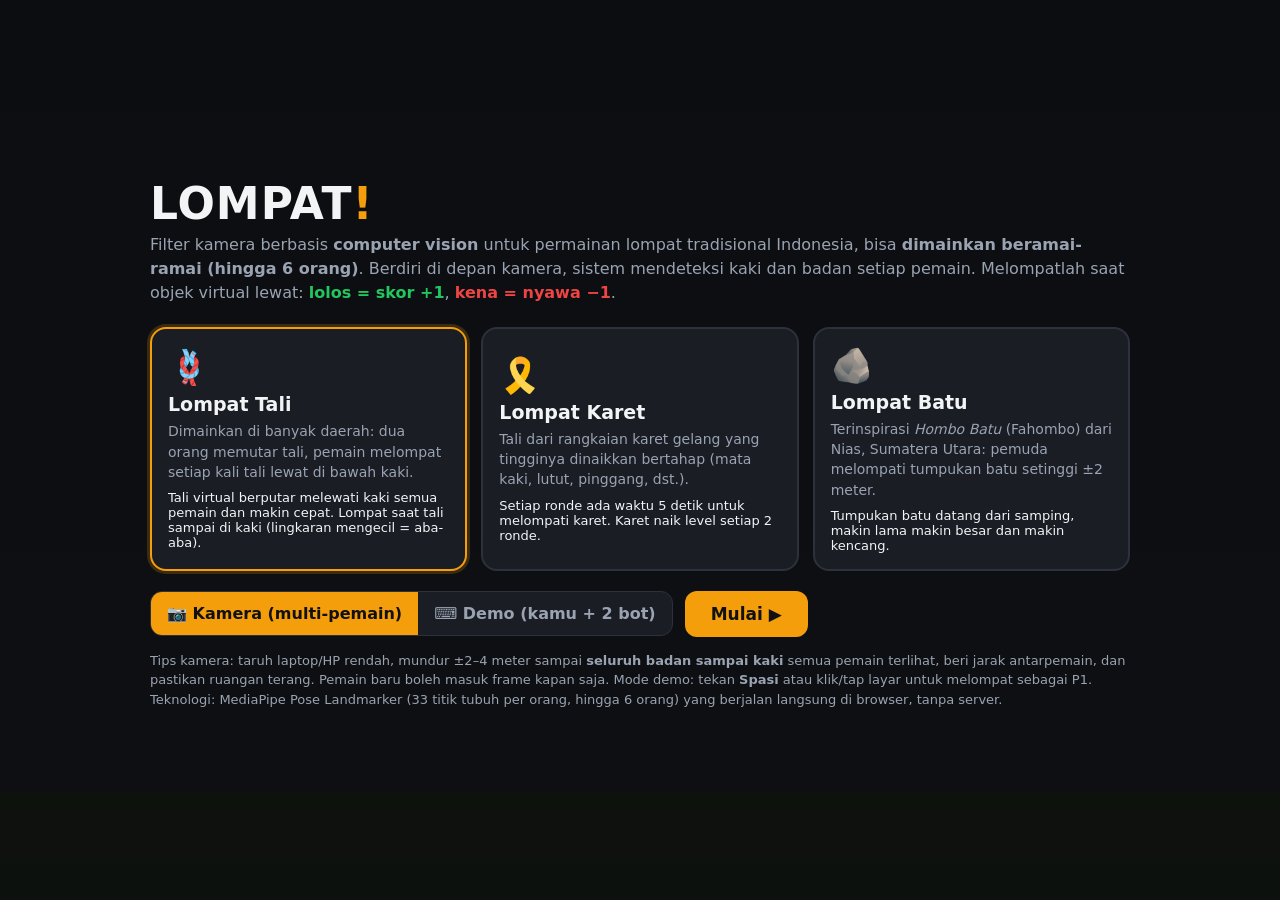
==== commit f5a62b95: "Perbaiki waktu mulai permainan agar level tidak melonjak setelah tab tidak aktif Co-Authored-By: Cla" ====
--- a/index.html
+++ b/index.html
@@ -13,7 +13,13 @@
   #hud { position:fixed; top:12px; left:12px; right:12px; display:flex; gap:10px; align-items:center; pointer-events:none; flex-wrap:wrap; }
   .pill { background:rgba(15,17,21,.75); border:1px solid var(--line); border-radius:999px; padding:8px 14px; font-weight:700; font-size:16px; backdrop-filter:blur(4px); }
   #hud .grow { flex:1; }
-  #msg { position:fixed; left:50%; top:22%; transform:translateX(-50%); text-align:center; font-size:22px; font-weight:700; background:rgba(15,17,21,.8); border:1px solid var(--line); padding:12px 20px; border-radius:14px; max-width:90vw; pointer-events:none; }
+  #board { position:fixed; top:64px; right:12px; background:rgba(15,17,21,.75); border:1px solid var(--line); border-radius:14px; padding:10px 12px; min-width:170px; pointer-events:none; font-size:15px; }
+  #board:empty { display:none; }
+  #board .r { display:flex; gap:8px; align-items:center; padding:3px 0; font-weight:700; }
+  #board .r.dead { opacity:.4; text-decoration:line-through; }
+  #board .dot { width:12px; height:12px; border-radius:50%; flex:none; }
+  #board .sc { margin-left:auto; }
+  #msg { position:fixed; left:50%; top:16%; transform:translateX(-50%); text-align:center; font-size:22px; font-weight:700; background:rgba(15,17,21,.8); border:1px solid var(--line); padding:12px 20px; border-radius:14px; max-width:90vw; pointer-events:none; }
   #msg:empty { display:none; }
   .overlay { position:fixed; inset:0; background:rgba(10,11,14,.92); display:flex; align-items:center; justify-content:center; padding:16px; overflow:auto; }
   .hidden { display:none !important; }
@@ -36,9 +42,12 @@
   .btn.ghost { background:none; color:var(--text); border:1px solid var(--line); }
   .note { color:var(--muted); font-size:13px; margin-top:14px; line-height:1.5; }
   #status { color:var(--acc); font-weight:600; }
-  .big { font-size:64px; font-weight:900; margin:6px 0; }
   .center { text-align:center; }
-  @media (max-width:600px){ h1{font-size:32px;} .pill{font-size:13px;padding:6px 10px;} #msg{font-size:17px;} }
+  #rank { margin:16px auto 6px; max-width:420px; text-align:left; }
+  #rank .r { display:flex; gap:10px; align-items:center; background:var(--card); border:1px solid var(--line); border-radius:12px; padding:10px 14px; margin-bottom:8px; font-size:18px; font-weight:700; }
+  #rank .dot { width:14px; height:14px; border-radius:50%; }
+  #rank .sc { margin-left:auto; font-size:22px; }
+  @media (max-width:600px){ h1{font-size:32px;} .pill{font-size:13px;padding:6px 10px;} #msg{font-size:17px;} #board{font-size:13px;min-width:130px;} }
 </style>
 </head>
 <body>
@@ -47,56 +56,56 @@
 
 <div id="hud" class="hidden">
   <div class="pill" id="hMode"></div>
-  <div class="pill" id="hScore">Skor 0</div>
-  <div class="pill" id="hLives"></div>
+  <div class="pill" id="hPlayers"></div>
   <div class="pill" id="hLevel"></div>
   <div class="grow"></div>
   <div class="pill" style="pointer-events:auto;cursor:pointer" id="hMenu">☰ Menu (Esc)</div>
 </div>
+<div id="board"></div>
 <div id="msg"></div>
 
 <div id="menu" class="overlay">
   <div class="panel">
     <h1>LOMPAT<span>!</span></h1>
-    <p class="sub">Filter kamera berbasis <b>computer vision</b> untuk permainan lompat tradisional Indonesia.
-      Berdiri di depan kamera, sistem mendeteksi kaki dan badanmu, lalu melompatlah saat objek virtual lewat.
-      <b style="color:var(--ok)">Lolos = skor +1</b>, <b style="color:var(--bad)">kena = nyawa −1</b>.</p>
+    <p class="sub">Filter kamera berbasis <b>computer vision</b> untuk permainan lompat tradisional Indonesia, bisa <b>dimainkan beramai-ramai (hingga 6 orang)</b>.
+      Berdiri di depan kamera, sistem mendeteksi kaki dan badan setiap pemain. Melompatlah saat objek virtual lewat:
+      <b style="color:var(--ok)">lolos = skor +1</b>, <b style="color:var(--bad)">kena = nyawa −1</b>.</p>
     <div class="cards" id="cards">
       <button class="card sel" data-mode="tali">
         <div class="ic">🪢</div><h3>Lompat Tali</h3>
         <p>Dimainkan di banyak daerah: dua orang memutar tali, pemain melompat setiap kali tali lewat di bawah kaki.</p>
-        <div class="rule">Tali virtual berputar dan makin cepat. Lompat saat tali sampai di kaki.</div>
+        <div class="rule">Tali virtual berputar melewati kaki semua pemain dan makin cepat. Lompat saat tali sampai di kaki (lingkaran mengecil = aba-aba).</div>
       </button>
       <button class="card" data-mode="karet">
         <div class="ic">🎗️</div><h3>Lompat Karet</h3>
         <p>Tali dari rangkaian karet gelang yang tingginya dinaikkan bertahap (mata kaki, lutut, pinggang, dst.).</p>
-        <div class="rule">Karet virtual naik level setiap 2 lompatan berhasil. Lompat saat hitungan "LOMPAT!".</div>
+        <div class="rule">Setiap ronde ada waktu 5 detik untuk melompati karet. Karet naik level setiap 2 ronde.</div>
       </button>
       <button class="card" data-mode="batu">
         <div class="ic">🪨</div><h3>Lompat Batu</h3>
         <p>Terinspirasi <i>Hombo Batu</i> (Fahombo) dari Nias, Sumatera Utara: pemuda melompati tumpukan batu setinggi ±2 meter.</p>
-        <div class="rule">Tumpukan batu virtual datang dari samping. Lompat saat batu sampai di kakimu.</div>
+        <div class="rule">Tumpukan batu datang dari samping, makin lama makin besar dan makin kencang.</div>
       </button>
     </div>
     <div class="row">
       <div class="seg" id="inputSeg">
-        <button class="sel" data-input="camera">📷 Kamera (pose detection)</button>
-        <button data-input="demo">⌨️ Demo keyboard</button>
+        <button class="sel" data-input="camera">📷 Kamera (multi-pemain)</button>
+        <button data-input="demo">⌨️ Demo (kamu + 2 bot)</button>
       </div>
       <button class="btn" id="startBtn">Mulai ▶</button>
       <span id="status"></span>
     </div>
-    <p class="note">Tips kamera: taruh laptop/HP di lantai atau meja rendah, mundur ±2–3 meter sampai <b>seluruh badan sampai kaki</b> terlihat, dan pastikan ruangan terang.
-      Mode demo: tekan <b>Spasi</b> atau klik/tap layar untuk melompat (cadangan kalau kamera tidak tersedia).
-      Teknologi: MediaPipe Pose Landmarker (33 titik tubuh) yang berjalan langsung di browser, tanpa server.</p>
+    <p class="note">Tips kamera: taruh laptop/HP rendah, mundur ±2–4 meter sampai <b>seluruh badan sampai kaki</b> semua pemain terlihat, beri jarak antarpemain, dan pastikan ruangan terang.
+      Pemain baru boleh masuk frame kapan saja. Mode demo: tekan <b>Spasi</b> atau klik/tap layar untuk melompat sebagai P1.
+      Teknologi: MediaPipe Pose Landmarker (33 titik tubuh per orang, hingga 6 orang) yang berjalan langsung di browser, tanpa server.</p>
   </div>
 </div>
 
 <div id="over" class="overlay hidden">
   <div class="panel center">
-    <div style="font-size:28px;font-weight:800">Permainan selesai</div>
-    <div class="big" id="oScore">0</div>
-    <div class="sub" id="oInfo"></div>
+    <div style="font-size:30px;font-weight:800">🏆 Permainan selesai</div>
+    <div class="sub" id="oInfo" style="margin:6px 0 0"></div>
+    <div id="rank"></div>
     <div class="row" style="justify-content:center">
       <button class="btn" id="againBtn">Main lagi</button>
       <button class="btn ghost" id="menuBtn">Pilih mode</button>
@@ -118,22 +127,25 @@
 addEventListener('resize', resize); resize();
 
 // ---------- Konfigurasi ----------
-const MODES = {
-  tali:  { name: '🪢 Lompat Tali' },
-  karet: { name: '🎗️ Lompat Karet' },
-  batu:  { name: '🪨 Lompat Batu' },
-};
-const KARET_LEVELS = [0.05, 0.08, 0.11, 0.14, 0.17]; // tinggi karet, proporsi tinggi badan (bahu–kaki)
-const PRE = 0.22, POST = 0.16;                       // jendela waktu penilaian (detik) di sekitar momen lewat
+const MODES = { tali: '🪢 Lompat Tali', karet: '🎗️ Lompat Karet', batu: '🪨 Lompat Batu' };
+const COLORS = ['#f59e0b', '#38bdf8', '#a3e635', '#f472b6', '#c084fc', '#2dd4bf', '#fb923c', '#f87171'];
+const MAX_POSES = 6;
 const LIVES = 3;
+const PRE = 0.25, POST = 0.18;   // jendela penilaian (detik) di sekitar momen objek lewat di kaki
+const GROUND_WIN = 1.2;          // lantai = posisi kaki terendah dalam 1,2 detik terakhir (ikut bergeser kalau pemain pindah)
+const REQ_TALI = 0.07;           // tinggi angkat kaki minimum, proporsi tinggi badan (bahu–kaki)
+const KARET_LEVELS = [0.06, 0.09, 0.12, 0.15, 0.18, 0.21];
+const KARET_ROUND = 5;
 
 // ---------- State ----------
-const S = { mode: 'tali', input: 'camera', phase: 'menu', score: 0, lives: LIVES, gt: 0 };
-// phase: menu | calib | play | paused | over
-const P = { visible: false, lm: null, footY: null, shoulderY: null, hipX: null,
-            baseFoot: null, bodyH: null, lift: 0, calib: [], history: [], hiddenFor: 0 };
-let pending = [], fx = [], flash = 0;
-let T, K, B;
+const S = { mode: 'tali', input: 'camera', phase: 'menu', now: 0, start: 0, lobbyAt: 0 };
+// phase: menu | lobby | play | over
+let players = [], numCounter = 0, fx = [], flash = 0;
+let T, K, B, events = [];
+
+const elapsed = () => S.now - S.start;
+const active = () => players.filter(p => p.confirmed);
+const alive = () => active().filter(p => p.lives > 0);
 
 // ---------- Kamera + MediaPipe ----------
 let landmarker = null, lastVideoTime = -1, camReady = false;
@@ -148,7 +160,8 @@
   const fileset = await FilesetResolver.forVisionTasks('https://cdn.jsdelivr.net/npm/@mediapipe/tasks-vision@0.10.14/wasm');
   const opts = (delegate) => ({
     baseOptions: { modelAssetPath: 'https://storage.googleapis.com/mediapipe-models/pose_landmarker/pose_landmarker_lite/float16/1/pose_landmarker_lite.task', delegate },
-    runningMode: 'VIDEO', numPoses: 1,
+    runningMode: 'VIDEO', numPoses: MAX_POSES,
+    minPoseDetectionConfidence: 0.5, minPosePresenceConfidence: 0.5, minTrackingConfidence: 0.5,
   });
   try { landmarker = await PoseLandmarker.createFromOptions(fileset, opts('GPU')); }
   catch (e) { landmarker = await PoseLandmarker.createFromOptions(fileset, opts('CPU')); }
@@ -163,158 +176,276 @@
   return { dx: (W - dw) / 2, dy: (H - dh) / 2, dw, dh };
 }
 
-function updatePoseCamera(now) {
+function updateCamera(nowMs) {
   if (!landmarker || video.readyState < 2 || video.currentTime === lastVideoTime) return;
   lastVideoTime = video.currentTime;
-  const res = landmarker.detectForVideo(video, now);
-  const lm = res.landmarks && res.landmarks[0];
-  if (!lm) { P.visible = false; P.lm = null; return; }
-  const r = videoRect();
-  P.lm = lm.map(p => ({ x: W - (r.dx + p.x * r.dw), y: r.dy + p.y * r.dh, v: p.visibility ?? 1 }));
-  const la = P.lm[27], ra = P.lm[28], ls = P.lm[11], rs = P.lm[12], lh = P.lm[23], rh = P.lm[24];
-  P.visible = la.v > 0.5 && ra.v > 0.5 && ls.v > 0.5 && rs.v > 0.5 && la.y < H && ra.y < H;
-  if (!P.visible) return;
-  const rawFoot = Math.max(la.y, ra.y);           // kaki yang paling rendah → dua kaki harus terangkat
-  P.footY = P.footY == null ? rawFoot : P.footY * 0.4 + rawFoot * 0.6;
-  P.shoulderY = (ls.y + rs.y) / 2;
-  P.hipX = (lh.x + rh.x) / 2;
-}
-
-// ---------- Mode demo (tanpa kamera) ----------
-const D = { y: 0, vy: 0 };
-function demoJump() { if (D.y <= 0.5 && S.input === 'demo' && (S.phase === 'play')) D.vy = 2.2 * P.bodyH; }
-function updatePoseDemo(dt) {
-  P.bodyH = H * 0.42; P.baseFoot = H * 0.9;
-  D.vy -= 8 * P.bodyH * dt; D.y = Math.max(0, D.y + D.vy * dt); if (D.y === 0) D.vy = 0;
-  P.visible = true; P.footY = P.baseFoot - D.y; P.shoulderY = P.footY - P.bodyH; P.hipX = W / 2; P.lm = null;
+  const res = landmarker.detectForVideo(video, nowMs);
+  const r = videoRect(), dets = [];
+  for (const raw of res.landmarks || []) {
+    const lm = raw.map(p => ({ x: W - (r.dx + p.x * r.dw), y: r.dy + p.y * r.dh, v: p.visibility ?? 1 }));
+    const ls = lm[11], rs = lm[12], lh = lm[23], rh = lm[24], la = lm[27], ra = lm[28];
+    const ok = la.v > 0.5 && ra.v > 0.5 && ls.v > 0.5 && rs.v > 0.5 && la.y < H - 2 && ra.y < H - 2;
+    dets.push({ lm, ok, x: (lh.x + rh.x) / 2, foot: Math.max(la.y, ra.y), hip: (lh.y + rh.y) / 2, sh: (ls.y + rs.y) / 2 });
+  }
+  assign(dets);
+}
+
+// Pelacakan identitas pemain antar-frame: pasangkan deteksi ke pemain terdekat (posisi pinggul)
+function assign(dets) {
+  const pairs = [];
+  players.forEach((p, i) => dets.forEach((d, j) => {
+    const dist = Math.abs(p.x - d.x);
+    if (dist < Math.max(60, p.bodyH * 0.6)) pairs.push([dist, i, j]);
+  }));
+  pairs.sort((a, b) => a[0] - b[0]);
+  const usedP = new Set(), usedD = new Set();
+  for (const [, i, j] of pairs) {
+    if (usedP.has(i) || usedD.has(j)) continue;
+    usedP.add(i); usedD.add(j); feed(players[i], dets[j]);
+  }
+  players.forEach((p, i) => { if (!usedP.has(i)) { p.visible = false; p.lm = null; } });
+  dets.forEach((d, j) => { if (!usedD.has(j) && d.ok && players.length < 12) players.push(newPlayer(d)); });
+  // buang deteksi palsu yang belum terkonfirmasi, dan pemain lobby yang sudah pergi
+  players = players.filter(p => p.confirmed ? (S.phase === 'play' || S.now - p.seenAt < 3) : S.now - p.seenAt < 0.6);
+}
+function newPlayer(d) {
+  return { confirmed: false, num: 0, color: '#94a3b8', x: d.x, footY: d.foot, hipY: d.hip, shoulderY: d.sh, lm: d.lm,
+           seenAt: S.now, frames: 1, visible: true, hist: [], bodyH: Math.max(40, d.foot - d.sh), ground: null,
+           lift: 0, hipLift: 0, score: 0, lives: LIVES, joinedAt: S.now, karetOk: false, karetSeen: false, bot: null, plan: null };
+}
+function feed(p, d) {
+  p.lm = d.lm; p.visible = d.ok;
+  if (!d.ok) return;
+  p.x = p.x * 0.5 + d.x * 0.5;
+  p.seenAt = S.now; p.frames++;
+  if (!p.confirmed && p.frames >= 12) confirm(p);
+  p.footY = p.footY * 0.5 + d.foot * 0.5;   // perhalusan ringan agar titik kaki tidak bergetar
+  p.hipY = p.hipY * 0.5 + d.hip * 0.5;
+  p.shoulderY = d.sh;
+}
+function confirm(p) {
+  p.confirmed = true; p.num = ++numCounter; p.color = COLORS[(p.num - 1) % COLORS.length];
+  p.joinedAt = S.now; p.lives = LIVES; p.score = 0;
+  if (S.phase === 'play') addFx(`P${p.num} ikut main!`, p.color, p.x, p.footY - p.bodyH * 1.4);
+  renderBoard();
+}
+
+// Riwayat gerak per pemain → hitung lantai, tinggi angkat kaki & pinggul
+function track(p) {
+  if (!p.visible) return;
+  const t = S.now;
+  p.hist.push({ t, foot: p.footY, hip: p.hipY, lift: 0, hipLift: 0 });
+  while (p.hist.length && p.hist[0].t < t - 3) p.hist.shift();
+  let gF = -Infinity, gH = -Infinity;
+  for (const h of p.hist) if (h.t >= t - GROUND_WIN) { gF = Math.max(gF, h.foot); gH = Math.max(gH, h.hip); }
+  p.ground = gF; p.lift = gF - p.footY; p.hipLift = gH - p.hipY;
+  if (p.lift < 0.03 * p.bodyH) p.bodyH += ((p.footY - p.shoulderY) - p.bodyH) * 0.05;
+  const last = p.hist[p.hist.length - 1]; last.lift = p.lift; last.hipLift = p.hipLift;
+}
+// Lompatan sah = kedua kaki DAN pinggul ikut naik (bukan sekadar angkat satu kaki / titik bergetar)
+const isJump = (h, reqFrac, bodyH) => h.lift >= reqFrac * bodyH && h.hipLift >= 0.5 * reqFrac * bodyH;
+function cleared(p, t, reqFrac) {
+  let n = 0, ok = false;
+  for (const h of p.hist) {
+    if (h.t < t - PRE || h.t > t + POST) continue;
+    n++; if (isJump(h, reqFrac, p.bodyH)) ok = true;
+  }
+  return n >= 3 ? ok : null;   // null = pemain tidak terlihat saat itu → tidak dinilai
+}
+const eligible = (p, t) => p.confirmed && p.lives > 0 && p.joinedAt < t - 1.5;
+
+// ---------- Mode demo (kamu + 2 bot) ----------
+function setupDemo() {
+  players = []; numCounter = 0;
+  [[0.5, false], [0.22, true], [0.78, true]].forEach(([fx, isBot]) => {
+    const bh = H * 0.36, base = H * 0.88;
+    const p = newPlayer({ x: W * fx, foot: base, hip: base - bh * 0.5, sh: base - bh, lm: null });
+    p.bot = { y: 0, vy: 0, auto: isBot, fx, delay: 0 };
+    confirm(p); p.joinedAt = S.now - 5;
+    players.push(p);
+  });
+}
+function botJump(p) { if (p.bot.y <= 0.5) p.bot.vy = 2.2 * p.bodyH; }
+function updateDemo(dt) {
+  for (const p of players) {
+    const b = p.bot, bh = H * 0.36, base = H * 0.88;
+    p.bodyH = bh; p.x = W * b.fx;
+    if (b.auto && S.phase === 'play' && p.lives > 0) botThink(p);
+    b.vy -= 8 * bh * dt; b.y = Math.max(0, b.y + b.vy * dt); if (b.y === 0) b.vy = 0;
+    p.visible = true; p.seenAt = S.now;
+    p.footY = base - b.y; p.hipY = p.footY - bh * 0.5; p.shoulderY = p.footY - bh;
+  }
+}
+function botThink(p) {
+  let te = null;
+  if (S.mode === 'tali') te = T.cycleStart + T.period;
+  if (S.mode === 'batu') for (const s of B.stones) { const tp = stoneTime(s, p); if (tp > S.now && !s.done.has(p) && (te == null || tp < te)) te = tp; }
+  if (S.mode === 'karet' && K.round && !p.karetOk) te = K.round.start + 0.6 + (p.num * 0.7) % 2;
+  if (te == null || te - S.now > 0.2 || p.plan === te) return;
+  p.plan = te;
+  if (Math.random() < 0.88) botJump(p);
 }
 
 // ---------- Alur permainan ----------
 function startGame() {
-  S.score = 0; S.lives = LIVES; S.gt = 0; pending = []; fx = []; P.history = [];
-  T = { period: 2.2, nextPeriod: 2.2, cycleStart: -1.1 };
-  K = { level: 0, streak: 0, nextRoundAt: 1.0, active: null };
-  B = { stones: [], nextSpawn: 1.0, speed: 0.32, interval: 2.8 };
+  S.now = performance.now() / 1000;
+  fx = []; events = []; numCounter = 0; players = [];
+  T = { period: 2.2, cycleStart: S.now - 1.1 };
+  K = { level: 0, rounds: 0, round: null, nextAt: 0 };
+  B = { stones: [], nextSpawn: 0 };
   $('#menu').classList.add('hidden'); $('#over').classList.add('hidden'); $('#hud').classList.remove('hidden');
-  if (S.input === 'demo') { updatePoseDemo(0); S.phase = 'play'; }
-  else { P.calib = []; P.baseFoot = null; P.footY = null; S.phase = 'calib'; }
-  updateHud();
+  if (S.input === 'demo') { setupDemo(); beginPlay(); }
+  else { S.phase = 'lobby'; S.lobbyAt = 0; }
+  renderBoard(); updateHud();
+}
+function beginPlay() {
+  S.now = performance.now() / 1000;
+  S.phase = 'play'; S.start = S.now; $('#msg').textContent = '';
+  T.cycleStart = S.now - 0.2; T.period = 2.2;          // putaran pertama: ±2 detik untuk bersiap
+  K.nextAt = S.now + 1.5; B.nextSpawn = S.now + 1.5;
+  for (const p of active()) { p.joinedAt = Math.min(p.joinedAt, S.now - 1.5); p.lives = LIVES; p.score = 0; }
+  addFx('MULAI!', '#f59e0b', W / 2, H * 0.4);
 }
 function toMenu() {
-  S.phase = 'menu'; $('#menu').classList.remove('hidden'); $('#over').classList.add('hidden'); $('#hud').classList.add('hidden'); $('#msg').textContent = '';
+  S.phase = 'menu'; $('#menu').classList.remove('hidden'); $('#over').classList.add('hidden');
+  $('#hud').classList.add('hidden'); $('#msg').textContent = ''; $('#board').innerHTML = '';
 }
 function gameOver() {
   S.phase = 'over'; $('#msg').textContent = '';
-  $('#oScore').textContent = S.score;
-  $('#oInfo').textContent = MODES[S.mode].name + (S.mode === 'karet' ? ` · sampai Level ${K.level + 1}` : '') + ' · lompatan berhasil';
+  const ranked = active().sort((a, b) => b.score - a.score);
+  $('#oInfo').textContent = MODES[S.mode] + (S.mode === 'karet' ? ` · sampai Level ${K.level + 1}` : '') + ` · ${elapsed().toFixed(0)} detik`;
+  $('#rank').innerHTML = ranked.map((p, i) =>
+    `<div class="r"><span>${['🥇', '🥈', '🥉'][i] || (i + 1) + '.'}</span><span class="dot" style="background:${p.color}"></span>P${p.num}${p.bot?.auto ? ' (bot)' : ''}<span class="sc">${p.score}</span></div>`).join('');
   $('#over').classList.remove('hidden');
 }
 
-function schedule(t, reqFrac, obj) { pending.push({ t, reqFrac, obj, done: false }); }
-function maxLift(t0, t1) {
-  let m = -Infinity;
-  for (const h of P.history) if (h.t >= t0 && h.t <= t1) m = Math.max(m, h.lift);
-  return m;
-}
-function evaluate() {
-  for (const e of pending) {
-    if (e.done || S.gt < e.t + POST) continue;
-    e.done = true;
-    const pass = maxLift(e.t - PRE, e.t + POST) >= e.reqFrac * P.bodyH;
-    if (e.obj) e.obj.result = pass ? 'ok' : 'bad';
-    pass ? onPass() : onFail();
-    if (S.phase !== 'play') break;
-  }
-  pending = pending.filter(e => !e.done);
-}
-function onPass() {
-  S.score++; beep(880, 0.08);
-  addFx('+1 LOLOS!', 'var(--ok)', '#22c55e');
-  if (S.mode === 'tali') T.nextPeriod = Math.max(1.0, T.period * 0.95);
-  if (S.mode === 'karet') { if (++K.streak >= 2 && K.level < KARET_LEVELS.length - 1) { K.level++; K.streak = 0; addFx('NAIK LEVEL!', '', '#f59e0b', 0.4); } K.nextRoundAt = S.gt + 0.9; K.active = null; }
-  if (S.mode === 'batu') { B.speed = Math.min(0.75, B.speed * 1.04); B.interval = Math.max(1.4, B.interval * 0.96); }
-  updateHud();
-}
-function onFail() {
-  S.lives--; flash = 1; beep(180, 0.25);
-  addFx('KENA! −1 ❤', '', '#ef4444');
-  if (S.mode === 'karet') { K.streak = 0; K.nextRoundAt = S.gt + 1.2; K.active = null; }
-  updateHud();
-  if (S.lives <= 0) gameOver();
-}
-function addFx(text, _c, color, dy = 0) { fx.push({ text, color, t: 0, dy }); }
+function pass(p) {
+  p.score++; beep(880, 0.07);
+  addFx('+1', '#22c55e', p.x, p.footY - p.bodyH * 1.45);
+  renderBoard();
+}
+function fail(p) {
+  p.lives--; flash = 0.6; beep(180, 0.22);
+  addFx(p.lives > 0 ? 'KENA! −1 ❤' : 'GUGUR!', '#ef4444', p.x, p.footY - p.bodyH * 1.45);
+  renderBoard();
+  if (active().length && !alive().length) setTimeout(() => S.phase === 'play' && gameOver(), 700);
+}
+function addFx(text, color, x, y) { fx.push({ text, color, x, y, t: 0 }); }
 
 function updateHud() {
-  $('#hMode').textContent = MODES[S.mode].name;
-  $('#hScore').textContent = 'Skor ' + S.score;
-  $('#hLives').textContent = '❤'.repeat(Math.max(0, S.lives)) + '♡'.repeat(LIVES - Math.max(0, S.lives));
-  $('#hLevel').textContent = S.mode === 'karet' ? `Level ${K.level + 1}/${KARET_LEVELS.length}`
-    : S.mode === 'tali' ? `Putaran ${T.period.toFixed(2)} dtk` : `Kecepatan ${(B.speed / 0.32).toFixed(2)}×`;
+  $('#hMode').textContent = MODES[S.mode];
+  $('#hPlayers').textContent = `👥 ${alive().length}/${active().length} pemain`;
+  const lvl = Math.floor(elapsed() / 12) + 1;
+  $('#hLevel').textContent = S.phase !== 'play' ? 'Persiapan'
+    : S.mode === 'karet' ? `Karet Level ${K.level + 1}/${KARET_LEVELS.length}`
+    : S.mode === 'tali' ? `Putaran ${T.period.toFixed(2)} dtk` : `Batu Level ${lvl}`;
+}
+let boardKey = '';
+function renderBoard() {
+  const list = active().sort((a, b) => b.score - a.score);
+  const key = list.map(p => p.num + ':' + p.score + ':' + p.lives).join('|');
+  if (key === boardKey) return; boardKey = key;
+  $('#board').innerHTML = list.map(p =>
+    `<div class="r ${p.lives > 0 ? '' : 'dead'}"><span class="dot" style="background:${p.color}"></span>P${p.num} <span>${'❤'.repeat(Math.max(0, p.lives))}</span><span class="sc">${p.score}</span></div>`).join('');
 }
 
 // ---------- Logika tiap mode ----------
+function stoneX(s) { return s.x0 - s.speed * (S.now - s.t0); }
+function stoneTime(s, p) { return s.t0 + (s.x0 - p.x) / s.speed; }
+
 function updateMode() {
   if (S.mode === 'tali') {
-    while (S.gt >= T.cycleStart + T.period) {
+    while (S.now >= T.cycleStart + T.period) {
       const hit = T.cycleStart + T.period;
-      schedule(hit, 0.06, null);
-      T.cycleStart = hit; T.period = T.nextPeriod; updateHud();
-    }
-  } else if (S.mode === 'karet') {
-    if (!K.active && S.gt >= K.nextRoundAt) {
-      K.active = { t: S.gt + 2.4, h: KARET_LEVELS[K.level] };
-      schedule(K.active.t, K.active.h, K.active);
-    }
-  } else {
-    if (S.gt >= B.nextSpawn) {
-      const hFrac = 0.07 + Math.random() * 0.05;
-      const speedPx = B.speed * W, px = P.hipX ?? W / 2, w = 0.22 * P.bodyH;
-      const st = { t: S.gt + (W + w - px) / speedPx, hFrac, w, speedPx };
-      B.stones.push(st); schedule(st.t, hFrac, st);
-      B.nextSpawn = S.gt + B.interval;
-    }
-    B.stones = B.stones.filter(s => (P.hipX ?? W / 2) + (s.t - S.gt) * s.speedPx > -s.w * 2);
+      events.push({ t: hit, req: REQ_TALI });
+      T.cycleStart = hit; T.period = Math.max(0.95, T.period * 0.97);   // makin lama makin cepat
+    }
+    for (const e of events) {
+      if (S.now < e.t + POST) continue;
+      e.done = true;
+      for (const p of active()) {
+        if (!eligible(p, e.t)) continue;
+        const r = cleared(p, e.t, e.req);
+        if (r === true) pass(p); else if (r === false) fail(p);
+      }
+    }
+    events = events.filter(e => !e.done);
+  }
+
+  if (S.mode === 'karet') {
+    if (!K.round && S.now >= K.nextAt) {
+      K.round = { start: S.now, end: S.now + KARET_ROUND, h: KARET_LEVELS[K.level] };
+      for (const p of players) { p.karetOk = false; p.karetSeen = false; p.plan = null; }
+    }
+    if (K.round) {
+      const R = K.round;
+      for (const p of active()) {
+        if (!eligible(p, R.start) || p.karetOk || !p.visible) continue;
+        p.karetSeen = true;
+        const last = p.hist[p.hist.length - 1];
+        if (last && last.t >= R.start && isJump(last, R.h, p.bodyH)) { p.karetOk = true; pass(p); }
+      }
+      const waiting = active().filter(p => eligible(p, R.start) && p.karetSeen && !p.karetOk);
+      if (S.now >= R.end || (S.now > R.start + 0.8 && !waiting.length && active().some(p => p.karetOk))) {
+        for (const p of waiting) fail(p);
+        K.rounds++;
+        if (K.rounds % 2 === 0 && K.level < KARET_LEVELS.length - 1) { K.level++; addFx('KARET NAIK!', '#f59e0b', W / 2, H * 0.32); }
+        K.round = null; K.nextAt = S.now + 1.6;
+      }
+    }
+  }
+
+  if (S.mode === 'batu') {
+    const lvl = elapsed() / 12;                                        // naik level tiap 12 detik
+    if (S.now >= B.nextSpawn) {
+      const refs = active().filter(p => p.visible);
+      const bh = refs.length ? refs.reduce((a, p) => a + p.bodyH, 0) / refs.length : H * 0.36;
+      const hFrac = Math.min(0.22, 0.06 + 0.015 * lvl + Math.random() * 0.02);   // makin tinggi
+      const wFrac = Math.min(0.55, 0.18 + 0.04 * lvl + Math.random() * 0.04);    // makin lebar
+      const speed = W * Math.min(0.8, 0.26 + 0.045 * lvl);                       // makin kencang
+      B.stones.push({ x0: W + wFrac * bh, t0: S.now, speed, hFrac, wFrac, done: new Set(), res: new Map() });
+      B.nextSpawn = S.now + Math.max(1.25, 2.8 - 0.16 * lvl) * (0.85 + Math.random() * 0.3);
+    }
+    for (const s of B.stones) {
+      for (const p of active()) {
+        if (s.done.has(p)) continue;
+        const tp = stoneTime(s, p);
+        if (S.now < tp + POST) continue;
+        s.done.add(p);
+        if (!eligible(p, tp)) continue;
+        const r = cleared(p, tp, s.hFrac);
+        if (r === true) { pass(p); s.res.set(p, 'ok'); } else if (r === false) { fail(p); s.res.set(p, 'bad'); }
+      }
+    }
+    B.stones = B.stones.filter(s => stoneX(s) > -W * 0.3);
   }
 }
 
 // ---------- Loop utama ----------
 let lastT = performance.now();
-function loop(now) {
-  const dt = Math.min(0.05, (now - lastT) / 1000); lastT = now;
+function loop(nowMs) {
+  const dt = Math.min(0.05, (nowMs - lastT) / 1000); lastT = nowMs;
+  S.now = nowMs / 1000;
   if (S.phase !== 'menu') {
-    if (S.input === 'camera') updatePoseCamera(now); else updatePoseDemo(dt);
+    if (S.input === 'camera') updateCamera(nowMs); else updateDemo(dt);
+    for (const p of players) track(p);
     const msg = $('#msg');
 
-    if (S.phase === 'calib') {
-      if (P.visible) P.calib.push({ foot: P.footY, body: P.footY - P.shoulderY });
-      const prog = Math.min(1, P.calib.length / 45);
-      msg.textContent = P.visible ? `Kalibrasi… berdiri tegak & diam (${Math.round(prog * 100)}%)`
-                                  : 'Mundur sampai seluruh badan & KAKI terlihat di kamera';
-      if (prog >= 1) {
-        const med = a => a.sort((x, y) => x - y)[a.length >> 1];
-        P.baseFoot = med(P.calib.map(c => c.foot)); P.bodyH = med(P.calib.map(c => c.body));
-        S.phase = 'play'; msg.textContent = ''; addFx('MULAI!', '', '#f59e0b');
+    if (S.phase === 'lobby') {
+      const ready = active().filter(p => p.visible);
+      if (!ready.length) { S.lobbyAt = 0; msg.textContent = 'Masuk ke frame (1–6 orang). Pastikan seluruh badan sampai KAKI terlihat'; }
+      else {
+        if (!S.lobbyAt) S.lobbyAt = S.now + 5;
+        const left = Math.ceil(S.lobbyAt - S.now);
+        msg.textContent = `${ready.length} pemain terdeteksi ✔ · Mulai dalam ${left}… (tekan Enter untuk langsung mulai)`;
+        if (S.now >= S.lobbyAt) beginPlay();
       }
-    } else if (S.phase === 'play' || S.phase === 'paused') {
-      if (S.input === 'camera') {
-        P.hiddenFor = P.visible ? 0 : P.hiddenFor + dt;
-        if (S.phase === 'play' && P.hiddenFor > 0.4) { S.phase = 'paused'; msg.textContent = '⏸ Badan/kaki tidak terlihat — mundur ke dalam frame'; }
-        if (S.phase === 'paused' && P.visible) { S.phase = 'play'; msg.textContent = ''; }
-      }
-      if (S.phase === 'play' && P.visible) {
-        S.gt += dt;
-        P.lift = P.baseFoot - P.footY;
-        // ikuti pergeseran posisi berdiri pelan-pelan saat tidak sedang melompat
-        if (S.input === 'camera' && P.lift < 0.04 * P.bodyH) {
-          P.baseFoot += (P.footY - P.baseFoot) * 0.05;
-          P.bodyH += ((P.footY - P.shoulderY) - P.bodyH) * 0.02;
-        }
-        P.history.push({ t: S.gt, lift: P.lift });
-        while (P.history.length && P.history[0].t < S.gt - 2) P.history.shift();
-        updateMode();
-        evaluate();
-      }
-    }
+    } else if (S.phase === 'play') {
+      const anyVisible = alive().some(p => p.visible);
+      msg.textContent = S.input === 'camera' && !anyVisible ? 'Tidak ada pemain terlihat — masuk ke frame sampai kaki terlihat' : '';
+      updateMode();
+    }
+    renderBoard(); updateHud();
   }
   draw(dt);
   requestAnimationFrame(loop);
@@ -322,6 +453,26 @@
 
 // ---------- Gambar ----------
 const BONES = [[11,12],[11,13],[13,15],[12,14],[14,16],[11,23],[12,24],[23,24],[23,25],[25,27],[24,26],[26,28],[27,29],[28,30],[29,31],[30,32],[27,31],[28,32]];
+
+// lantai & tinggi badan di posisi x mana pun (interpolasi antarpemain) → objek pas di kaki tiap pemain
+function refs() { return active().filter(p => p.visible && p.ground != null).sort((a, b) => a.x - b.x); }
+function at(arr, x, key, def) {
+  if (!arr.length) return def;
+  if (x <= arr[0].x) return arr[0][key];
+  const L = arr[arr.length - 1]; if (x >= L.x) return L[key];
+  for (let i = 0; i < arr.length - 1; i++) {
+    const a = arr[i], b = arr[i + 1];
+    if (x <= b.x) { const f = (x - a.x) / ((b.x - a.x) || 1); return a[key] + (b[key] - a[key]) * f; }
+  }
+  return def;
+}
+function span(arr) {
+  const avgBh = arr.length ? arr.reduce((a, p) => a + p.bodyH, 0) / arr.length : H * 0.36;
+  const xmin = arr.length ? arr[0].x : W / 2, xmax = arr.length ? arr[arr.length - 1].x : W / 2;
+  const m = Math.max(0.9 * avgBh, 0.4 * (xmax - xmin));
+  return { x0: Math.max(16, xmin - m), x1: Math.min(W - 16, xmax + m), avgBh };
+}
+
 function draw(dt) {
   ctx.clearRect(0, 0, W, H);
   if (S.input === 'camera' && camReady && S.phase !== 'menu') {
@@ -331,66 +482,57 @@
     ctx.restore();
   } else {
     const g = ctx.createLinearGradient(0, 0, 0, H);
-    g.addColorStop(0, '#1e293b'); g.addColorStop(0.9, '#334155'); g.addColorStop(0.9, '#3f6212'); g.addColorStop(1, '#365314');
+    g.addColorStop(0, '#1e293b'); g.addColorStop(0.88, '#334155'); g.addColorStop(0.88, '#3f6212'); g.addColorStop(1, '#365314');
     ctx.fillStyle = g; ctx.fillRect(0, 0, W, H);
   }
   if (S.phase === 'menu') return;
 
-  const ready = P.baseFoot != null && P.bodyH;
-  const cx = P.hipX ?? W / 2;
-
-  // garis dasar kaki (hasil kalibrasi)
-  if (ready) {
-    ctx.setLineDash([8, 8]); ctx.strokeStyle = 'rgba(255,255,255,.45)'; ctx.lineWidth = 2;
-    ctx.beginPath(); ctx.moveTo(0, P.baseFoot); ctx.lineTo(W, P.baseFoot); ctx.stroke(); ctx.setLineDash([]);
-  }
-
-  // objek "di belakang" pemain
-  if (ready && S.mode === 'tali') drawRope(cx, false);
-
-  // pemain
-  if (S.input === 'camera') drawSkeleton(); else drawStickman();
-
-  // objek "di depan" pemain
-  if (ready && (S.phase === 'play' || S.phase === 'paused' || S.phase === 'over')) {
-    if (S.mode === 'tali') drawRope(cx, true);
-    if (S.mode === 'karet') drawKaret(cx);
-    if (S.mode === 'batu') drawStones(cx);
-    drawLiftMeter();
-  }
-
-  // efek teks
+  const R = refs();
+  const playing = S.phase === 'play' || S.phase === 'over';
+  if (playing && S.mode === 'tali') drawRope(R, false);
+  for (const p of players) { if (S.input === 'camera') drawSkeleton(p); else drawStickman(p); }
+  if (playing) {
+    if (S.mode === 'tali') drawRope(R, true);
+    if (S.mode === 'karet') drawKaret(R);
+    if (S.mode === 'batu') drawStones(R);
+  }
+  for (const p of active()) if (p.visible) drawTag(p);
+
   for (const f of fx) {
     f.t += dt;
-    const a = Math.max(0, 1 - f.t / 1.1);
-    ctx.globalAlpha = a; ctx.fillStyle = f.color; ctx.font = '900 46px system-ui,sans-serif'; ctx.textAlign = 'center';
-    ctx.strokeStyle = 'rgba(0,0,0,.6)'; ctx.lineWidth = 6;
-    const y = H * (0.42 + f.dy * 0.1) - f.t * 60;
-    ctx.strokeText(f.text, W / 2, y); ctx.fillText(f.text, W / 2, y);
+    ctx.globalAlpha = Math.max(0, 1 - f.t / 1.1);
+    ctx.font = '900 38px system-ui,sans-serif'; ctx.textAlign = 'center';
+    ctx.strokeStyle = 'rgba(0,0,0,.65)'; ctx.lineWidth = 6; ctx.fillStyle = f.color;
+    const y = Math.max(60, f.y) - f.t * 60;
+    ctx.strokeText(f.text, f.x, y); ctx.fillText(f.text, f.x, y);
     ctx.globalAlpha = 1;
   }
   fx = fx.filter(f => f.t < 1.1);
-  if (flash > 0) { ctx.fillStyle = `rgba(239,68,68,${flash * 0.35})`; ctx.fillRect(0, 0, W, H); flash = Math.max(0, flash - dt * 2.5); }
-}
-
-function drawSkeleton() {
-  if (!P.lm) return;
-  ctx.lineWidth = 4; ctx.strokeStyle = P.visible ? 'rgba(56,189,248,.9)' : 'rgba(148,163,184,.6)';
+  if (flash > 0) { ctx.fillStyle = `rgba(239,68,68,${flash * 0.3})`; ctx.fillRect(0, 0, W, H); flash = Math.max(0, flash - dt * 2.5); }
+}
+
+function drawSkeleton(p) {
+  if (!p.lm) return;
+  const col = p.confirmed ? p.color : 'rgba(148,163,184,.7)';
+  ctx.globalAlpha = p.lives > 0 ? 1 : 0.35;
+  ctx.lineWidth = 4; ctx.strokeStyle = col; ctx.lineCap = 'round';
   for (const [a, b] of BONES) {
-    const p = P.lm[a], q = P.lm[b];
-    if (p.v < 0.4 || q.v < 0.4) continue;
-    ctx.beginPath(); ctx.moveTo(p.x, p.y); ctx.lineTo(q.x, q.y); ctx.stroke();
+    const u = p.lm[a], v = p.lm[b];
+    if (u.v < 0.4 || v.v < 0.4) continue;
+    ctx.beginPath(); ctx.moveTo(u.x, u.y); ctx.lineTo(v.x, v.y); ctx.stroke();
   }
   for (const i of [23, 24, 25, 26, 27, 28]) {          // pinggul, lutut, pergelangan kaki
-    const p = P.lm[i]; if (p.v < 0.4) continue;
-    ctx.fillStyle = i >= 27 ? '#f59e0b' : '#38bdf8';
-    ctx.beginPath(); ctx.arc(p.x, p.y, i >= 27 ? 9 : 6, 0, Math.PI * 2); ctx.fill();
-  }
-}
-function drawStickman() {
-  const f = P.footY, h = P.bodyH, x = W / 2;
-  ctx.strokeStyle = '#e2e8f0'; ctx.lineWidth = 7; ctx.lineCap = 'round';
-  const hip = f - h * 0.5, sh = f - h, tuck = D.y > 1 ? h * 0.08 : 0;
+    const u = p.lm[i]; if (u.v < 0.4) continue;
+    ctx.fillStyle = i >= 27 ? '#fff' : col;
+    ctx.beginPath(); ctx.arc(u.x, u.y, i >= 27 ? 8 : 6, 0, Math.PI * 2); ctx.fill();
+  }
+  ctx.globalAlpha = 1;
+}
+function drawStickman(p) {
+  const f = p.footY, h = p.bodyH, x = p.x, tuck = p.bot.y > 1 ? h * 0.08 : 0;
+  ctx.globalAlpha = p.lives > 0 ? 1 : 0.35;
+  ctx.strokeStyle = p.color; ctx.lineWidth = 7; ctx.lineCap = 'round';
+  const hip = f - h * 0.5, sh = f - h;
   ctx.beginPath();
   ctx.moveTo(x - h * 0.08, f - tuck); ctx.lineTo(x - h * 0.06, f - h * 0.25); ctx.lineTo(x - h * 0.05, hip);
   ctx.moveTo(x + h * 0.08, f - tuck); ctx.lineTo(x + h * 0.06, f - h * 0.25); ctx.lineTo(x + h * 0.05, hip);
@@ -398,99 +540,114 @@
   ctx.moveTo(x - h * 0.22, sh + h * 0.3); ctx.lineTo(x - h * 0.12, sh); ctx.lineTo(x + h * 0.12, sh); ctx.lineTo(x + h * 0.22, sh + h * 0.3);
   ctx.stroke();
   ctx.beginPath(); ctx.arc(x, sh - h * 0.14, h * 0.11, 0, Math.PI * 2); ctx.stroke();
-  ctx.fillStyle = '#f59e0b';
-  for (const s of [-1, 1]) { ctx.beginPath(); ctx.arc(x + s * h * 0.08, f - tuck, 8, 0, Math.PI * 2); ctx.fill(); }
-}
-
-function drawRope(cx, front) {
-  const theta = 2 * Math.PI * (S.gt - T.cycleStart) / T.period;    // 0 / 2π = tali di bawah kaki
-  const lower = Math.cos(theta) > 0;                                 // separuh bawah = di depan pemain
-  if (lower !== front) return;
-  const span = Math.min(W * 0.46, P.bodyH * 1.1);
-  const pivotY = P.baseFoot - P.bodyH * 0.55;
-  const bottomY = P.baseFoot - 0.06 * P.bodyH;
-  const R = bottomY - pivotY;
-  const midY = pivotY + R * Math.cos(theta);
-  const ctrlY = 2 * midY - pivotY;
-  const x0 = cx - span, x1 = cx + span;
-  // pemegang tali
-  for (const x of [x0, x1]) {
-    ctx.fillStyle = '#fde68a'; ctx.beginPath(); ctx.arc(x, pivotY, 10, 0, Math.PI * 2); ctx.fill();
-  }
+  ctx.fillStyle = '#fff';
+  for (const s of [-1, 1]) { ctx.beginPath(); ctx.arc(x + s * h * 0.08, f - tuck, 7, 0, Math.PI * 2); ctx.fill(); }
+  ctx.globalAlpha = 1;
+}
+
+// label di atas kepala: nomor, nyawa, skor + meter tinggi lompatan vs yang dibutuhkan
+function drawTag(p) {
+  const y = Math.max(40, p.footY - p.bodyH * 1.3), x = p.x;
+  ctx.font = '800 18px system-ui,sans-serif'; ctx.textAlign = 'center';
+  const txt = `P${p.num}  ${p.lives > 0 ? '❤'.repeat(p.lives) : '✖'}  ${p.score}`;
+  const w = ctx.measureText(txt).width + 20;
+  ctx.fillStyle = 'rgba(15,17,21,.75)'; ctx.beginPath(); ctx.roundRect(x - w / 2, y - 22, w, 30, 10); ctx.fill();
+  ctx.strokeStyle = p.color; ctx.lineWidth = 2; ctx.stroke();
+  ctx.fillStyle = '#fff'; ctx.fillText(txt, x, y);
+  if (p.lives <= 0 || S.phase !== 'play') return;
+  const req = needFor(p), maxF = 0.3, bw = 70;
+  const lf = Math.max(0, p.lift / p.bodyH);
+  ctx.fillStyle = 'rgba(15,17,21,.75)'; ctx.fillRect(x - bw / 2, y + 12, bw, 8);
+  ctx.fillStyle = lf >= req ? '#22c55e' : '#38bdf8'; ctx.fillRect(x - bw / 2, y + 12, bw * Math.min(1, lf / maxF), 8);
+  ctx.fillStyle = '#f59e0b'; ctx.fillRect(x - bw / 2 + bw * (req / maxF) - 1.5, y + 9, 3, 14);
+  if (S.mode === 'karet' && K.round && p.karetOk) { ctx.fillStyle = '#22c55e'; ctx.font = '900 26px system-ui'; ctx.fillText('✔', x + w / 2 + 16, y); }
+}
+function needFor(p) {
+  if (S.mode === 'tali') return REQ_TALI;
+  if (S.mode === 'karet') return K.round ? K.round.h : KARET_LEVELS[K.level];
+  let best = null;
+  for (const s of B.stones) { const tp = stoneTime(s, p); if (!s.done.has(p) && (best == null || tp < best.tp)) best = { tp, h: s.hFrac }; }
+  return best ? best.h : 0.06;
+}
+
+function drawRope(R, front) {
+  const theta = 2 * Math.PI * (S.now - T.cycleStart) / T.period;   // 0 / 2π = tali di bawah kaki
+  if ((Math.cos(theta) > 0) !== front) return;                      // separuh bawah = di depan pemain
+  const { x0, x1, avgBh } = span(R);
+  const gAvg = R.length ? R.reduce((a, p) => a + p.ground, 0) / R.length : H * 0.88;
+  const pivotY = gAvg - avgBh * 0.55;
+  ctx.fillStyle = '#fde68a';
+  for (const x of [x0, x1]) { ctx.beginPath(); ctx.arc(x, pivotY, 10, 0, Math.PI * 2); ctx.fill(); }
   const near = Math.abs(Math.sin(theta / 2)) < 0.25;
   ctx.strokeStyle = front ? (near ? '#facc15' : '#f97316') : 'rgba(249,115,22,.45)';
   ctx.lineWidth = front ? 8 : 5; ctx.lineCap = 'round';
-  ctx.beginPath(); ctx.moveTo(x0, pivotY); ctx.quadraticCurveTo(cx, ctrlY, x1, pivotY); ctx.stroke();
-  // indikator waktu: lingkaran mengecil menuju momen lompat
-  const left = T.cycleStart + T.period - S.gt;
-  if (left < 0.8) {
+  ctx.beginPath();
+  for (let i = 0; i <= 60; i++) {
+    const u = i / 60, x = x0 + (x1 - x0) * u;
+    const bottom = at(R, x, 'ground', H * 0.88) - REQ_TALI * at(R, x, 'bodyH', H * 0.36);
+    const shape = Math.min(1, Math.sin(Math.PI * u) * 1.6);       // bagian tengah rata → lewat tepat di kaki semua pemain
+    const y = pivotY + (bottom - pivotY) * Math.cos(theta) * shape;
+    i ? ctx.lineTo(x, y) : ctx.moveTo(x, y);
+  }
+  ctx.stroke();
+  const left = T.cycleStart + T.period - S.now;                     // aba-aba: lingkaran mengecil di kaki tiap pemain
+  if (front && left < 0.9) {
     ctx.strokeStyle = 'rgba(250,204,21,.9)'; ctx.lineWidth = 4;
-    ctx.beginPath(); ctx.arc(cx, P.baseFoot, 14 + left * 90, 0, Math.PI * 2); ctx.stroke();
-    if (left < 0.35) label('LOMPAT!', cx, P.baseFoot - P.bodyH * 1.35, '#facc15');
-  }
-}
-
-function drawKaret(cx) {
-  const h = (K.active ? K.active.h : KARET_LEVELS[K.level]);
-  const y = P.baseFoot - h * P.bodyH;
-  const span = Math.min(W * 0.46, P.bodyH * 0.9);
-  const x0 = cx - span, x1 = cx + span;
-  ctx.strokeStyle = '#a3a3a3'; ctx.lineWidth = 6;
-  for (const x of [x0, x1]) { ctx.beginPath(); ctx.moveTo(x, P.baseFoot + 10); ctx.lineTo(x, y - 30); ctx.stroke(); }
-  const res = K.active?.result;
-  const colors = res === 'bad' ? ['#ef4444'] : res === 'ok' ? ['#22c55e'] : ['#ef4444', '#facc15', '#22c55e', '#3b82f6', '#ec4899'];
-  const n = 24;
+    for (const p of R) if (p.lives > 0) { ctx.beginPath(); ctx.arc(p.x, p.ground, 12 + left * 80, 0, Math.PI * 2); ctx.stroke(); }
+  }
+  if (left < 0.45 || left > T.period - 0.1) bigLabel('LOMPAT!', '#facc15');
+}
+
+function drawKaret(R) {
+  const h = K.round ? K.round.h : KARET_LEVELS[K.level];
+  const { x0, x1 } = span(R);
+  const yAt = x => at(R, x, 'ground', H * 0.88) - h * at(R, x, 'bodyH', H * 0.36);
+  ctx.strokeStyle = '#d4d4d8'; ctx.lineWidth = 6;
+  for (const x of [x0, x1]) { ctx.beginPath(); ctx.moveTo(x, at(R, x, 'ground', H * 0.88) + 10); ctx.lineTo(x, yAt(x) - 30); ctx.stroke(); }
+  const colors = ['#ef4444', '#facc15', '#22c55e', '#3b82f6', '#ec4899'];
+  const n = 40;
+  ctx.lineWidth = 7; ctx.lineCap = 'butt';
   for (let i = 0; i < n; i++) {
-    const a = i / n, b = (i + 1) / n;
-    const sag = t => Math.sin(t * Math.PI) * 6;
-    ctx.strokeStyle = colors[i % colors.length]; ctx.lineWidth = 7;
-    ctx.beginPath(); ctx.moveTo(x0 + (x1 - x0) * a, y + sag(a)); ctx.lineTo(x0 + (x1 - x0) * b, y + sag(b)); ctx.stroke();
-  }
+    const a = x0 + (x1 - x0) * i / n, b = x0 + (x1 - x0) * (i + 1) / n;
+    ctx.strokeStyle = colors[i % colors.length];
+    ctx.beginPath(); ctx.moveTo(a, yAt(a)); ctx.lineTo(b, yAt(b)); ctx.stroke();
+  }
+  ctx.lineCap = 'round';
   ctx.fillStyle = '#fff'; ctx.font = '700 15px system-ui,sans-serif'; ctx.textAlign = 'left';
-  ctx.fillText(`Karet Level ${K.level + 1}`, x1 + 10, y + 5);
-  if (K.active && !K.active.result) {
-    const left = K.active.t - S.gt;
-    const txt = left > 1.6 ? '3' : left > 0.8 ? '2' : left > 0.25 ? '1' : 'LOMPAT!';
-    label(txt, cx, P.baseFoot - P.bodyH * 1.35, left > 0.25 ? '#fff' : '#facc15');
-  }
-}
-
-function drawStones(cx) {
+  ctx.fillText(`Karet Level ${K.level + 1}`, Math.min(x1 + 10, W - 110), yAt(x1) - 12);
+  if (K.round) {
+    const left = Math.max(0, K.round.end - S.now);
+    bigLabel(`LOMPATI KARETNYA!  ${Math.ceil(left)}`, '#facc15');
+    const bw = Math.min(360, W * 0.6);
+    ctx.fillStyle = 'rgba(15,17,21,.7)'; ctx.fillRect(W / 2 - bw / 2, 128, bw, 10);
+    ctx.fillStyle = left > 1.5 ? '#22c55e' : '#ef4444'; ctx.fillRect(W / 2 - bw / 2, 128, bw * left / KARET_ROUND, 10);
+  } else bigLabel('Bersiap… karet dipasang', '#fff');
+}
+
+function drawStones(R) {
+  let warn = false;
   for (const s of B.stones) {
-    const x = cx + (s.t - S.gt) * s.speedPx, h = s.hFrac * P.bodyH, top = P.baseFoot - h;
-    const base = s.result === 'bad' ? '#b91c1c' : s.result === 'ok' ? '#15803d' : '#78716c';
-    ctx.fillStyle = base; ctx.strokeStyle = 'rgba(0,0,0,.45)'; ctx.lineWidth = 2;
-    ctx.beginPath(); ctx.roundRect(x - s.w / 2, top, s.w, h, 6); ctx.fill(); ctx.stroke();
-    const rows = 3;                                   // pola susunan batu
-    for (let r = 1; r < rows; r++) { const yy = top + h * r / rows; ctx.beginPath(); ctx.moveTo(x - s.w / 2, yy); ctx.lineTo(x + s.w / 2, yy); ctx.stroke(); }
+    const x = stoneX(s), g = at(R, x, 'ground', H * 0.88), bh = at(R, x, 'bodyH', H * 0.36);
+    const h = s.hFrac * bh, w = s.wFrac * bh, top = g - h;
+    const res = [...s.res.values()];
+    ctx.fillStyle = res.includes('bad') ? '#b91c1c' : res.length ? '#15803d' : '#78716c';
+    ctx.strokeStyle = 'rgba(0,0,0,.45)'; ctx.lineWidth = 2;
+    ctx.beginPath(); ctx.roundRect(x - w / 2, top, w, h, 6); ctx.fill(); ctx.stroke();
+    const rows = 3;                                        // pola susunan batu
+    for (let r = 1; r < rows; r++) { const yy = top + h * r / rows; ctx.beginPath(); ctx.moveTo(x - w / 2, yy); ctx.lineTo(x + w / 2, yy); ctx.stroke(); }
     for (let r = 0; r < rows; r++) {
-      const off = r % 2 ? 0.25 : 0.5, yy0 = top + h * r / rows, yy1 = top + h * (r + 1) / rows;
-      for (let k = off; k < 1; k += 0.5) { const xx = x - s.w / 2 + s.w * k; ctx.beginPath(); ctx.moveTo(xx, yy0); ctx.lineTo(xx, yy1); ctx.stroke(); }
-    }
-    const left = s.t - S.gt;
-    if (!s.result && left < 0.35 && left > -0.1) label('LOMPAT!', cx, P.baseFoot - P.bodyH * 1.35, '#facc15');
-  }
-}
-
-function drawLiftMeter() {
-  // indikator tinggi lompatan (dari computer vision) vs tinggi yang dibutuhkan
-  const next = pending.find(e => !e.done);
-  const req = next ? next.reqFrac : S.mode === 'karet' ? KARET_LEVELS[K.level] : 0.06;
-  const maxF = 0.3, x = W - 34, y0 = H - 40, hh = Math.min(260, H * 0.4);
-  const liftF = Math.max(0, (P.lift || 0) / P.bodyH);
-  ctx.fillStyle = 'rgba(15,17,21,.7)'; ctx.fillRect(x - 12, y0 - hh - 30, 24 + 12, hh + 50);
-  ctx.fillStyle = liftF >= req ? '#22c55e' : '#38bdf8';
-  ctx.fillRect(x - 6, y0 - Math.min(1, liftF / maxF) * hh, 12, Math.min(1, liftF / maxF) * hh);
-  const ry = y0 - (req / maxF) * hh;
-  ctx.strokeStyle = '#f59e0b'; ctx.lineWidth = 3; ctx.beginPath(); ctx.moveTo(x - 12, ry); ctx.lineTo(x + 18, ry); ctx.stroke();
-  ctx.fillStyle = '#fff'; ctx.font = '700 11px system-ui,sans-serif'; ctx.textAlign = 'center';
-  ctx.fillText('LOMPAT', x + 3, y0 - hh - 14);
-}
-
-function label(t, x, y, color) {
+      const off = r % 2 ? 0.25 : 0.5, y0 = top + h * r / rows, y1 = top + h * (r + 1) / rows;
+      for (let k = off; k < 1; k += 0.5) { const xx = x - w / 2 + w * k; ctx.beginPath(); ctx.moveTo(xx, y0); ctx.lineTo(xx, y1); ctx.stroke(); }
+    }
+    for (const p of R) { const left = stoneTime(s, p) - S.now; if (p.lives > 0 && !s.done.has(p) && left < 0.4 && left > -0.1) warn = true; }
+  }
+  if (warn) bigLabel('LOMPAT!', '#facc15');
+}
+
+function bigLabel(t, color) {
   ctx.font = '900 40px system-ui,sans-serif'; ctx.textAlign = 'center';
-  ctx.lineWidth = 6; ctx.strokeStyle = 'rgba(0,0,0,.6)'; ctx.strokeText(t, x, Math.max(50, y));
-  ctx.fillStyle = color; ctx.fillText(t, x, Math.max(50, y));
+  ctx.lineWidth = 6; ctx.strokeStyle = 'rgba(0,0,0,.6)'; ctx.strokeText(t, W / 2, 110);
+  ctx.fillStyle = color; ctx.fillText(t, W / 2, 110);
 }
 
 // ---------- Suara ----------
@@ -516,18 +673,20 @@
 $('#startBtn').onclick = async () => {
   if (S.input === 'camera' && !camReady) {
     try { await initCamera(); }
-    catch (e) { console.error(e); $('#status').textContent = 'Kamera/model gagal dimuat (' + (e.name || e.message) + '). Coba izinkan kamera, atau pakai Demo keyboard.'; return; }
+    catch (e) { console.error(e); $('#status').textContent = 'Kamera/model gagal dimuat (' + (e.name || e.message) + '). Coba izinkan kamera, atau pakai mode Demo.'; return; }
   }
   startGame();
 };
 $('#againBtn').onclick = startGame;
 $('#menuBtn').onclick = toMenu;
 $('#hMenu').onclick = toMenu;
+function humanJump() { if (S.input === 'demo' && S.phase === 'play') { const p = players.find(q => !q.bot.auto); if (p && p.lives > 0) botJump(p); } }
 addEventListener('keydown', e => {
-  if (e.code === 'Space') { e.preventDefault(); demoJump(); }
+  if (e.code === 'Space') { e.preventDefault(); humanJump(); }
+  if (e.code === 'Enter' && S.phase === 'lobby' && active().length) beginPlay();
   if (e.code === 'Escape' && S.phase !== 'menu') toMenu();
 });
-cv.addEventListener('pointerdown', demoJump);
+cv.addEventListener('pointerdown', humanJump);
 
 requestAnimationFrame(loop);
 </script>
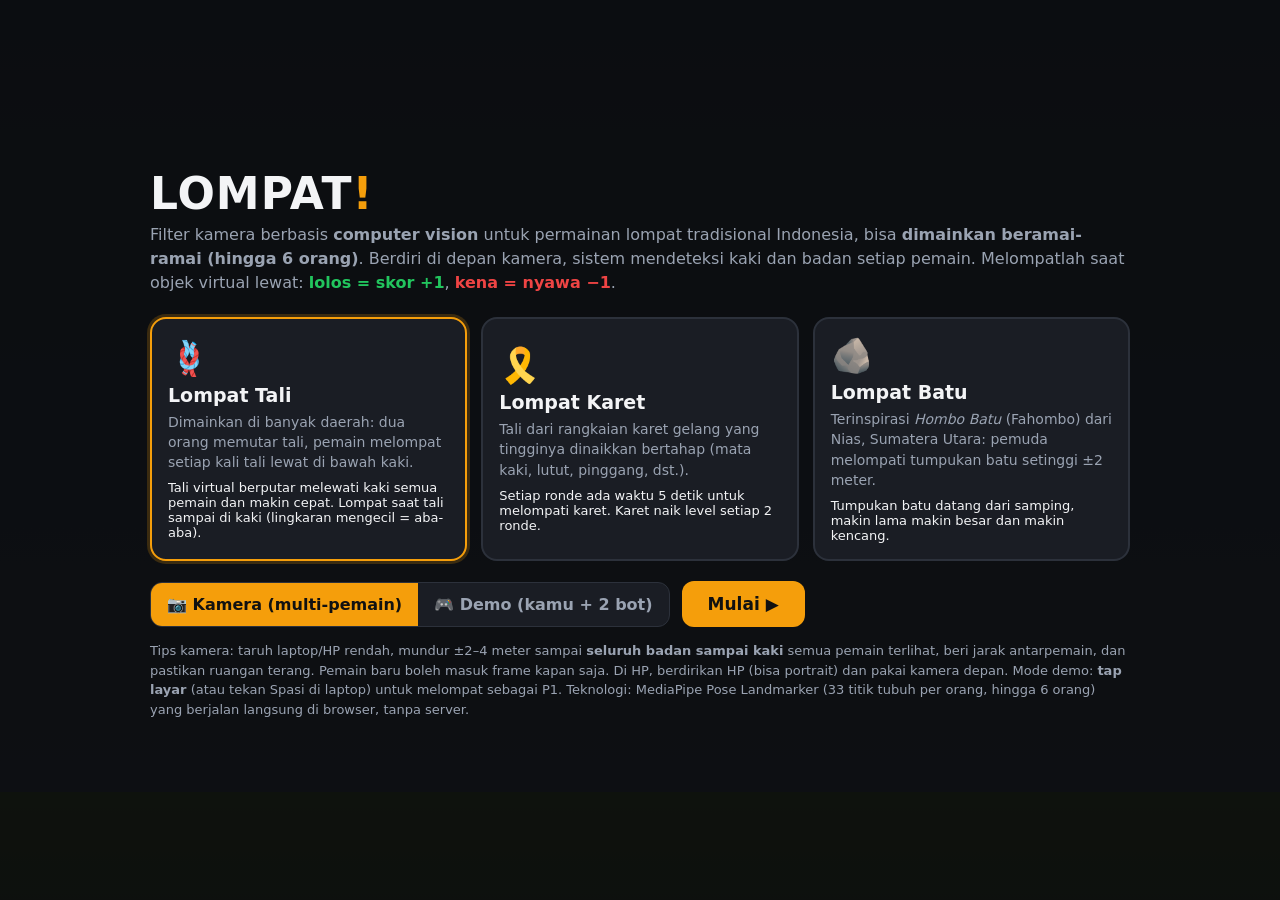
==== commit b73fc4f2: "Tampilan responsif untuk HP: menu bisa di-scroll, UI canvas menyesuaikan layar, tap untuk mulai Co-A" ====
--- a/index.html
+++ b/index.html
@@ -2,15 +2,16 @@
 <html lang="id">
 <head>
 <meta charset="utf-8">
-<meta name="viewport" content="width=device-width,initial-scale=1">
+<meta name="viewport" content="width=device-width,initial-scale=1,viewport-fit=cover">
 <title>LOMPAT! – Filter Lompat Tradisional</title>
 <style>
   :root { --bg:#0f1115; --card:#1a1d24; --line:#2c313b; --text:#f3f4f6; --muted:#9aa3b2; --acc:#f59e0b; --ok:#22c55e; --bad:#ef4444; }
   * { box-sizing:border-box; }
-  html,body { margin:0; height:100%; background:var(--bg); color:var(--text); font-family:system-ui,-apple-system,"Segoe UI",Roboto,sans-serif; overflow:hidden; }
-  #video { display:none; }
-  #cv { position:fixed; inset:0; display:block; }
-  #hud { position:fixed; top:12px; left:12px; right:12px; display:flex; gap:10px; align-items:center; pointer-events:none; flex-wrap:wrap; }
+  html,body { margin:0; height:100%; background:var(--bg); color:var(--text); font-family:system-ui,-apple-system,"Segoe UI",Roboto,sans-serif; overflow:hidden; overscroll-behavior:none; -webkit-tap-highlight-color:transparent; }
+  /* video tetap "terlihat" (bukan display:none) agar Safari iOS terus memperbarui frame-nya */
+  #video { position:fixed; left:0; top:0; width:1px; height:1px; opacity:0; pointer-events:none; }
+  #cv { position:fixed; inset:0; display:block; touch-action:none; user-select:none; -webkit-user-select:none; }
+  #hud { position:fixed; top:max(12px, env(safe-area-inset-top)); left:max(12px, env(safe-area-inset-left)); right:max(12px, env(safe-area-inset-right)); display:flex; gap:10px; align-items:center; pointer-events:none; flex-wrap:wrap; }
   .pill { background:rgba(15,17,21,.75); border:1px solid var(--line); border-radius:999px; padding:8px 14px; font-weight:700; font-size:16px; backdrop-filter:blur(4px); }
   #hud .grow { flex:1; }
   #board { position:fixed; top:64px; right:12px; background:rgba(15,17,21,.75); border:1px solid var(--line); border-radius:14px; padding:10px 12px; min-width:170px; pointer-events:none; font-size:15px; }
@@ -21,9 +22,10 @@
   #board .sc { margin-left:auto; }
   #msg { position:fixed; left:50%; top:16%; transform:translateX(-50%); text-align:center; font-size:22px; font-weight:700; background:rgba(15,17,21,.8); border:1px solid var(--line); padding:12px 20px; border-radius:14px; max-width:90vw; pointer-events:none; }
   #msg:empty { display:none; }
-  .overlay { position:fixed; inset:0; background:rgba(10,11,14,.92); display:flex; align-items:center; justify-content:center; padding:16px; overflow:auto; }
+  /* margin:auto (bukan align-items:center) supaya menu yang lebih tinggi dari layar HP tetap bisa di-scroll dari atas */
+  .overlay { position:fixed; inset:0; background:rgba(10,11,14,.92); display:flex; padding:max(16px, env(safe-area-inset-top)) 16px max(16px, env(safe-area-inset-bottom)); overflow:auto; -webkit-overflow-scrolling:touch; }
   .hidden { display:none !important; }
-  .panel { width:min(980px,100%); }
+  .panel { width:min(980px,100%); margin:auto; }
   h1 { font-size:44px; margin:0 0 4px; letter-spacing:1px; }
   h1 span { color:var(--acc); }
   .sub { color:var(--muted); margin:0 0 22px; font-size:16px; line-height:1.5; }
@@ -47,7 +49,15 @@
   #rank .r { display:flex; gap:10px; align-items:center; background:var(--card); border:1px solid var(--line); border-radius:12px; padding:10px 14px; margin-bottom:8px; font-size:18px; font-weight:700; }
   #rank .dot { width:14px; height:14px; border-radius:50%; }
   #rank .sc { margin-left:auto; font-size:22px; }
-  @media (max-width:600px){ h1{font-size:32px;} .pill{font-size:13px;padding:6px 10px;} #msg{font-size:17px;} #board{font-size:13px;min-width:130px;} }
+  @media (max-width:600px){
+    h1{font-size:32px;} .sub{font-size:15px;}
+    #hud{gap:6px;} .pill{font-size:12px;padding:5px 9px;} .kb{display:none;}
+    #msg{font-size:15px;padding:10px 14px;}
+    #board{font-size:12px;min-width:0;padding:6px 9px;right:max(8px, env(safe-area-inset-right));}
+    .seg{width:100%;} .seg button{flex:1;padding:12px 8px;font-size:14px;}
+    .btn{width:100%;} .row{gap:10px;}
+    #rank .r{font-size:16px;}
+  }
 </style>
 </head>
 <body>
@@ -59,7 +69,7 @@
   <div class="pill" id="hPlayers"></div>
   <div class="pill" id="hLevel"></div>
   <div class="grow"></div>
-  <div class="pill" style="pointer-events:auto;cursor:pointer" id="hMenu">☰ Menu (Esc)</div>
+  <div class="pill" style="pointer-events:auto;cursor:pointer" id="hMenu">☰ Menu<span class="kb"> (Esc)</span></div>
 </div>
 <div id="board"></div>
 <div id="msg"></div>
@@ -89,14 +99,14 @@
     </div>
     <div class="row">
       <div class="seg" id="inputSeg">
-        <button class="sel" data-input="camera">📷 Kamera (multi-pemain)</button>
-        <button data-input="demo">⌨️ Demo (kamu + 2 bot)</button>
+        <button class="sel" data-input="camera">📷 Kamera<span class="kb"> (multi-pemain)</span></button>
+        <button data-input="demo">🎮 Demo (kamu + 2 bot)</button>
       </div>
       <button class="btn" id="startBtn">Mulai ▶</button>
       <span id="status"></span>
     </div>
     <p class="note">Tips kamera: taruh laptop/HP rendah, mundur ±2–4 meter sampai <b>seluruh badan sampai kaki</b> semua pemain terlihat, beri jarak antarpemain, dan pastikan ruangan terang.
-      Pemain baru boleh masuk frame kapan saja. Mode demo: tekan <b>Spasi</b> atau klik/tap layar untuk melompat sebagai P1.
+      Pemain baru boleh masuk frame kapan saja. Di HP, berdirikan HP (bisa portrait) dan pakai kamera depan. Mode demo: <b>tap layar</b> (atau tekan Spasi di laptop) untuk melompat sebagai P1.
       Teknologi: MediaPipe Pose Landmarker (33 titik tubuh per orang, hingga 6 orang) yang berjalan langsung di browser, tanpa server.</p>
   </div>
 </div>
@@ -123,8 +133,15 @@
   cv.width = W * dpr; cv.height = H * dpr;
   cv.style.width = W + 'px'; cv.style.height = H + 'px';
   ctx.setTransform(dpr, 0, 0, dpr, 0, 0);
+  ctx.lineJoin = 'round';   // tanpa ini garis tepi teks tebal memunculkan "duri" di sudut huruf
 }
 addEventListener('resize', resize); resize();
+// skala UI di canvas: 1 di laptop, mengecil di layar HP
+const ui = () => Math.max(0.62, Math.min(1, Math.min(W, H) / 700));
+const TOUCH = matchMedia('(pointer: coarse)').matches;
+if (!CanvasRenderingContext2D.prototype.roundRect) {
+  CanvasRenderingContext2D.prototype.roundRect = function (x, y, w, h) { this.rect(x, y, w, h); };
+}
 
 // ---------- Konfigurasi ----------
 const MODES = { tali: '🪢 Lompat Tali', karet: '🎗️ Lompat Karet', batu: '🪨 Lompat Batu' };
@@ -257,8 +274,8 @@
 // ---------- Mode demo (kamu + 2 bot) ----------
 function setupDemo() {
   players = []; numCounter = 0;
-  [[0.5, false], [0.22, true], [0.78, true]].forEach(([fx, isBot]) => {
-    const bh = H * 0.36, base = H * 0.88;
+  [[0.5, false], [0.2, true], [0.8, true]].forEach(([fx, isBot]) => {
+    const bh = demoBodyH(), base = H * 0.88;
     const p = newPlayer({ x: W * fx, foot: base, hip: base - bh * 0.5, sh: base - bh, lm: null });
     p.bot = { y: 0, vy: 0, auto: isBot, fx, delay: 0 };
     confirm(p); p.joinedAt = S.now - 5;
@@ -266,9 +283,10 @@
   });
 }
 function botJump(p) { if (p.bot.y <= 0.5) p.bot.vy = 2.2 * p.bodyH; }
+const demoBodyH = () => Math.min(H * 0.36, W * 0.42);   // di layar sempit (portrait) stickman diperkecil agar tidak bertabrakan
 function updateDemo(dt) {
   for (const p of players) {
-    const b = p.bot, bh = H * 0.36, base = H * 0.88;
+    const b = p.bot, bh = demoBodyH(), base = H * 0.88;
     p.bodyH = bh; p.x = W * b.fx;
     if (b.auto && S.phase === 'play' && p.lives > 0) botThink(p);
     b.vy -= 8 * bh * dt; b.y = Math.max(0, b.y + b.vy * dt); if (b.y === 0) b.vy = 0;
@@ -437,7 +455,7 @@
       else {
         if (!S.lobbyAt) S.lobbyAt = S.now + 5;
         const left = Math.ceil(S.lobbyAt - S.now);
-        msg.textContent = `${ready.length} pemain terdeteksi ✔ · Mulai dalam ${left}… (tekan Enter untuk langsung mulai)`;
+        msg.textContent = `${ready.length} pemain terdeteksi ✔ · Mulai dalam ${left}… (${TOUCH ? 'tap layar' : 'tekan Enter'} untuk langsung mulai)`;
         if (S.now >= S.lobbyAt) beginPlay();
       }
     } else if (S.phase === 'play') {
@@ -473,8 +491,21 @@
   return { x0: Math.max(16, xmin - m), x1: Math.min(W - 16, xmax + m), avgBh };
 }
 
+// posisi teks besar: di bawah HUD & papan skor supaya tidak bertumpuk (penting di HP)
+let labelY = 110;
+function measureOverlay() {
+  let bottom = 0;
+  for (const id of ['#hud', '#board']) {
+    const el = $(id);
+    if (el.classList.contains('hidden') || !el.innerHTML.trim()) continue;
+    bottom = Math.max(bottom, el.getBoundingClientRect().bottom);
+  }
+  labelY = bottom + 44 * ui();
+}
+
 function draw(dt) {
   ctx.clearRect(0, 0, W, H);
+  measureOverlay();
   if (S.input === 'camera' && camReady && S.phase !== 'menu') {
     const r = videoRect();
     ctx.save(); ctx.translate(W, 0); ctx.scale(-1, 1);
@@ -501,7 +532,7 @@
   for (const f of fx) {
     f.t += dt;
     ctx.globalAlpha = Math.max(0, 1 - f.t / 1.1);
-    ctx.font = '900 38px system-ui,sans-serif'; ctx.textAlign = 'center';
+    ctx.font = `900 ${Math.round(38 * ui())}px system-ui,sans-serif`; ctx.textAlign = 'center';
     ctx.strokeStyle = 'rgba(0,0,0,.65)'; ctx.lineWidth = 6; ctx.fillStyle = f.color;
     const y = Math.max(60, f.y) - f.t * 60;
     ctx.strokeText(f.text, f.x, y); ctx.fillText(f.text, f.x, y);
@@ -547,20 +578,20 @@
 
 // label di atas kepala: nomor, nyawa, skor + meter tinggi lompatan vs yang dibutuhkan
 function drawTag(p) {
-  const y = Math.max(40, p.footY - p.bodyH * 1.3), x = p.x;
-  ctx.font = '800 18px system-ui,sans-serif'; ctx.textAlign = 'center';
+  const k = ui(), y = Math.max(40, p.footY - p.bodyH * 1.3), x = p.x;
+  ctx.font = `800 ${Math.round(18 * k)}px system-ui,sans-serif`; ctx.textAlign = 'center';
   const txt = `P${p.num}  ${p.lives > 0 ? '❤'.repeat(p.lives) : '✖'}  ${p.score}`;
-  const w = ctx.measureText(txt).width + 20;
-  ctx.fillStyle = 'rgba(15,17,21,.75)'; ctx.beginPath(); ctx.roundRect(x - w / 2, y - 22, w, 30, 10); ctx.fill();
+  const w = ctx.measureText(txt).width + 20 * k;
+  ctx.fillStyle = 'rgba(15,17,21,.75)'; ctx.beginPath(); ctx.roundRect(x - w / 2, y - 22 * k, w, 30 * k, 10 * k); ctx.fill();
   ctx.strokeStyle = p.color; ctx.lineWidth = 2; ctx.stroke();
   ctx.fillStyle = '#fff'; ctx.fillText(txt, x, y);
   if (p.lives <= 0 || S.phase !== 'play') return;
-  const req = needFor(p), maxF = 0.3, bw = 70;
+  const req = needFor(p), maxF = 0.3, bw = 70 * k, by = y + 12 * k;
   const lf = Math.max(0, p.lift / p.bodyH);
-  ctx.fillStyle = 'rgba(15,17,21,.75)'; ctx.fillRect(x - bw / 2, y + 12, bw, 8);
-  ctx.fillStyle = lf >= req ? '#22c55e' : '#38bdf8'; ctx.fillRect(x - bw / 2, y + 12, bw * Math.min(1, lf / maxF), 8);
-  ctx.fillStyle = '#f59e0b'; ctx.fillRect(x - bw / 2 + bw * (req / maxF) - 1.5, y + 9, 3, 14);
-  if (S.mode === 'karet' && K.round && p.karetOk) { ctx.fillStyle = '#22c55e'; ctx.font = '900 26px system-ui'; ctx.fillText('✔', x + w / 2 + 16, y); }
+  ctx.fillStyle = 'rgba(15,17,21,.75)'; ctx.fillRect(x - bw / 2, by, bw, 8 * k);
+  ctx.fillStyle = lf >= req ? '#22c55e' : '#38bdf8'; ctx.fillRect(x - bw / 2, by, bw * Math.min(1, lf / maxF), 8 * k);
+  ctx.fillStyle = '#f59e0b'; ctx.fillRect(x - bw / 2 + bw * (req / maxF) - 1.5, by - 3 * k, 3, 14 * k);
+  if (S.mode === 'karet' && K.round && p.karetOk) { ctx.fillStyle = '#22c55e'; ctx.font = `900 ${Math.round(26 * k)}px system-ui`; ctx.fillText('✔', x + w / 2 + 14 * k, y); }
 }
 function needFor(p) {
   if (S.mode === 'tali') return REQ_TALI;
@@ -613,14 +644,14 @@
     ctx.beginPath(); ctx.moveTo(a, yAt(a)); ctx.lineTo(b, yAt(b)); ctx.stroke();
   }
   ctx.lineCap = 'round';
-  ctx.fillStyle = '#fff'; ctx.font = '700 15px system-ui,sans-serif'; ctx.textAlign = 'left';
-  ctx.fillText(`Karet Level ${K.level + 1}`, Math.min(x1 + 10, W - 110), yAt(x1) - 12);
+  ctx.fillStyle = '#fff'; ctx.font = `700 ${Math.round(15 * ui())}px system-ui,sans-serif`; ctx.textAlign = 'right';
+  ctx.fillText(`Karet Level ${K.level + 1}`, x1 - 8, yAt(x1) - 12);
   if (K.round) {
     const left = Math.max(0, K.round.end - S.now);
     bigLabel(`LOMPATI KARETNYA!  ${Math.ceil(left)}`, '#facc15');
-    const bw = Math.min(360, W * 0.6);
-    ctx.fillStyle = 'rgba(15,17,21,.7)'; ctx.fillRect(W / 2 - bw / 2, 128, bw, 10);
-    ctx.fillStyle = left > 1.5 ? '#22c55e' : '#ef4444'; ctx.fillRect(W / 2 - bw / 2, 128, bw * left / KARET_ROUND, 10);
+    const bw = Math.min(360, W * 0.6), barY = labelY + 16 * ui();
+    ctx.fillStyle = 'rgba(15,17,21,.7)'; ctx.fillRect(W / 2 - bw / 2, barY, bw, 10);
+    ctx.fillStyle = left > 1.5 ? '#22c55e' : '#ef4444'; ctx.fillRect(W / 2 - bw / 2, barY, bw * left / KARET_ROUND, 10);
   } else bigLabel('Bersiap… karet dipasang', '#fff');
 }
 
@@ -645,9 +676,13 @@
 }
 
 function bigLabel(t, color) {
-  ctx.font = '900 40px system-ui,sans-serif'; ctx.textAlign = 'center';
-  ctx.lineWidth = 6; ctx.strokeStyle = 'rgba(0,0,0,.6)'; ctx.strokeText(t, W / 2, 110);
-  ctx.fillStyle = color; ctx.fillText(t, W / 2, 110);
+  let size = Math.round(40 * ui());
+  ctx.font = `900 ${size}px system-ui,sans-serif`;
+  const fit = (W - 32) / ctx.measureText(t).width;          // kecilkan sampai muat di lebar layar
+  if (fit < 1) { size = Math.floor(size * fit); ctx.font = `900 ${size}px system-ui,sans-serif`; }
+  ctx.textAlign = 'center';
+  ctx.lineWidth = 6; ctx.strokeStyle = 'rgba(0,0,0,.6)'; ctx.strokeText(t, W / 2, labelY);
+  ctx.fillStyle = color; ctx.fillText(t, W / 2, labelY);
 }
 
 // ---------- Suara ----------
@@ -680,7 +715,9 @@
 $('#againBtn').onclick = startGame;
 $('#menuBtn').onclick = toMenu;
 $('#hMenu').onclick = toMenu;
-function humanJump() { if (S.input === 'demo' && S.phase === 'play') { const p = players.find(q => !q.bot.auto); if (p && p.lives > 0) botJump(p); } }
+function humanJump() {
+  if (S.phase === 'lobby' && active().length) { beginPlay(); return; }
+  if (S.input === 'demo' && S.phase === 'play') { const p = players.find(q => !q.bot.auto); if (p && p.lives > 0) botJump(p); } }
 addEventListener('keydown', e => {
   if (e.code === 'Space') { e.preventDefault(); humanJump(); }
   if (e.code === 'Enter' && S.phase === 'lobby' && active().length) beginPlay();
